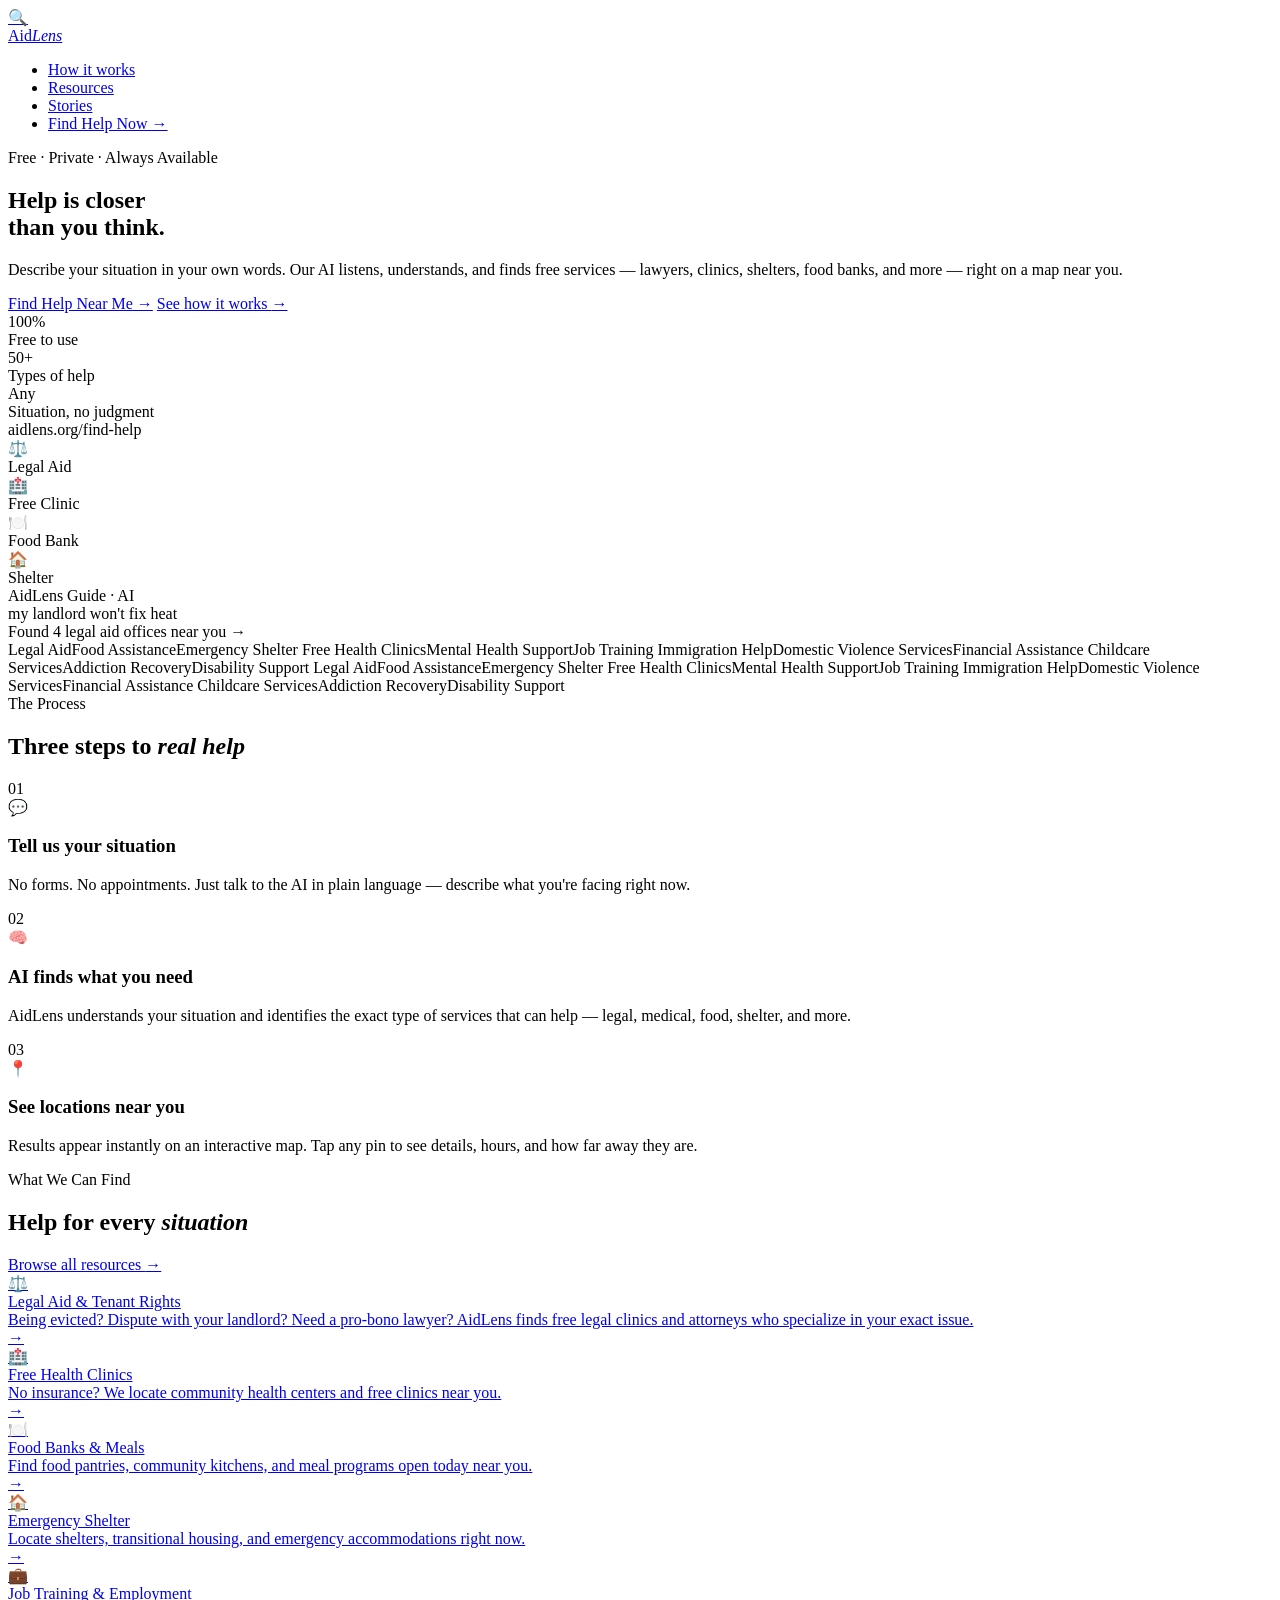
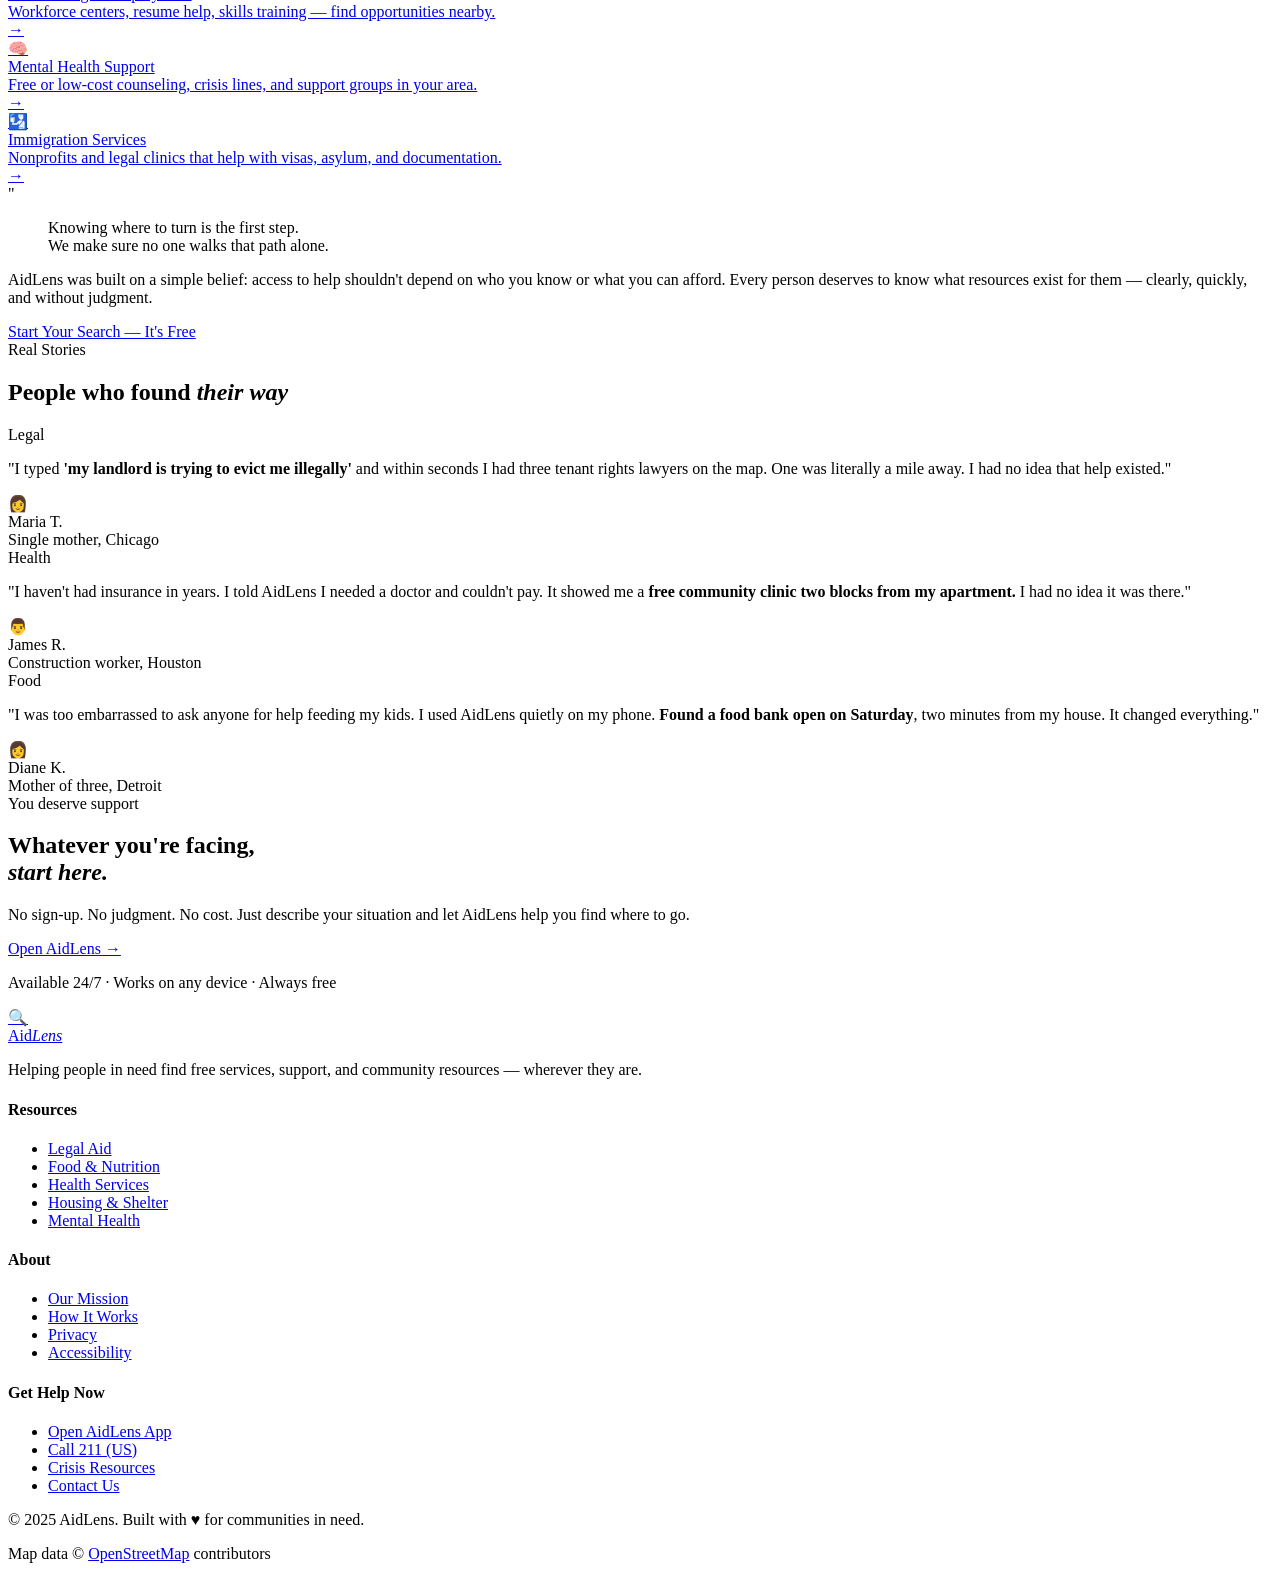
==== index.html @ 6cc78c02 "Rename home.html to index.html" ====
<!DOCTYPE html>
<html lang="en">
<head>
  <meta charset="UTF-8" />
  <meta name="viewport" content="width=device-width, initial-scale=1.0"/>
  <title>AidLens — Help Is Closer Than You Think</title>
  <link rel="preconnect" href="https://fonts.googleapis.com"/>
  <link rel="preconnect" href="https://fonts.gstatic.com" crossorigin/>
  <link href="https://fonts.googleapis.com/css2?family=Playfair+Display:ital,wght@0,700;0,900;1,700&family=Crimson+Pro:ital,wght@0,300;0,400;0,600;1,300;1,400&family=DM+Mono:wght@400;500&display=swap" rel="stylesheet"/>
  <link rel="stylesheet" href="styles.css"/>
</head>
<body>

  <!-- ── NAV ──────────────────────────────────────────────── -->
  <nav id="navbar">
    <a href="#" class="nav-logo">
      <div class="nav-logo-mark">🔍</div>
      <span class="nav-logo-text">Aid<em>Lens</em></span>
    </a>
    <ul class="nav-links">
      <li><a href="#how">How it works</a></li>
      <li><a href="#categories">Resources</a></li>
      <li><a href="#stories">Stories</a></li>
      <li><a href="app.html" class="nav-cta">Find Help Now →</a></li>
    </ul>
  </nav>

  <!-- ── HERO ─────────────────────────────────────────────── -->
  <section id="hero">
    <div class="hero-bg"></div>
    <div class="hero-circle hero-circle-1"></div>
    <div class="hero-circle hero-circle-2"></div>
    <div class="hero-circle hero-circle-3"></div>

    <div class="hero-left">
      <div class="hero-eyebrow">Free · Private · Always Available</div>
      <h1>
        Help is <span class="highlight">closer</span><br/>
        than you think.
      </h1>
      <p class="hero-desc">
        Describe your situation in your own words. Our AI listens, understands, and finds free services — lawyers, clinics, shelters, food banks, and more — right on a map near you.
      </p>
      <div class="hero-actions">
        <a href="app.html" class="btn-primary">Find Help Near Me →</a>
        <a href="#how" class="btn-secondary">See how it works <span class="arrow">→</span></a>
      </div>
      <div class="hero-stats">
        <div class="stat">
          <div class="stat-num">100%</div>
          <div class="stat-label">Free to use</div>
        </div>
        <div class="stat">
          <div class="stat-num">50+</div>
          <div class="stat-label">Types of help</div>
        </div>
        <div class="stat">
          <div class="stat-num">Any</div>
          <div class="stat-label">Situation, no judgment</div>
        </div>
      </div>
    </div>

    <div class="hero-right">
      <div class="map-mockup">
        <div class="map-mockup-bar">
          <div class="mock-dot mock-dot-r"></div>
          <div class="mock-dot mock-dot-y"></div>
          <div class="mock-dot mock-dot-g"></div>
          <div class="mock-url">aidlens.org/find-help</div>
        </div>
        <div class="map-mockup-body">
          <div class="mock-road mock-road-h mock-road-h1"></div>
          <div class="mock-road mock-road-h mock-road-h2"></div>
          <div class="mock-road mock-road-h mock-road-h3"></div>
          <div class="mock-road mock-road-v mock-road-v1"></div>
          <div class="mock-road mock-road-v mock-road-v2"></div>
          <div class="mock-road mock-road-v mock-road-v3"></div>
          <div class="mock-block b1"></div>
          <div class="mock-block b2"></div>
          <div class="mock-block b3"></div>
          <div class="mock-block b4"></div>
          <div class="mock-block b5"></div>
          <div class="mock-block b6"></div>
          <div class="mock-block b7"></div>
          <div class="mock-block b8"></div>
          <div class="mock-user-pin"><div class="mock-user-dot"></div></div>
          <div class="mock-pin mock-pin-1">
            <div class="mock-pin-head pin-green"><span>⚖️</span></div>
            <div class="mock-pin-label">Legal Aid</div>
          </div>
          <div class="mock-pin mock-pin-2">
            <div class="mock-pin-head pin-dark"><span>🏥</span></div>
            <div class="mock-pin-label">Free Clinic</div>
          </div>
          <div class="mock-pin mock-pin-3">
            <div class="mock-pin-head pin-mid"><span>🍽️</span></div>
            <div class="mock-pin-label">Food Bank</div>
          </div>
          <div class="mock-pin mock-pin-4">
            <div class="mock-pin-head pin-fern"><span>🏠</span></div>
            <div class="mock-pin-label">Shelter</div>
          </div>
          <div class="mock-chat">
            <div class="mock-chat-header">
              <div class="mock-chat-dot"></div>
              AidLens Guide · AI
            </div>
            <div class="mock-chat-body">
              <div class="mock-msg mock-msg-user">my landlord won't fix heat</div>
              <div class="mock-msg mock-msg-ai"><span>Found 4 legal aid offices</span> near you →</div>
            </div>
          </div>
        </div>
      </div>
    </div>
  </section>

  <!-- ── MARQUEE STRIP ─────────────────────────────────────── -->
  <div id="strip">
    <div class="marquee-track">
      <span>Legal Aid</span><span>Food Assistance</span><span>Emergency Shelter</span>
      <span>Free Health Clinics</span><span>Mental Health Support</span><span>Job Training</span>
      <span>Immigration Help</span><span>Domestic Violence Services</span><span>Financial Assistance</span>
      <span>Childcare Services</span><span>Addiction Recovery</span><span>Disability Support</span>
      <!-- duplicate for seamless loop -->
      <span>Legal Aid</span><span>Food Assistance</span><span>Emergency Shelter</span>
      <span>Free Health Clinics</span><span>Mental Health Support</span><span>Job Training</span>
      <span>Immigration Help</span><span>Domestic Violence Services</span><span>Financial Assistance</span>
      <span>Childcare Services</span><span>Addiction Recovery</span><span>Disability Support</span>
    </div>
  </div>

  <!-- ── HOW IT WORKS ──────────────────────────────────────── -->
  <section id="how">
    <div class="section-inner">
      <div class="how-header reveal">
        <div class="section-label">The Process</div>
        <h2>Three steps to <em>real help</em></h2>
      </div>
      <div class="steps reveal">
        <div class="step step-connector">
          <div class="step-num">01</div>
          <span class="step-icon">💬</span>
          <h3>Tell us your situation</h3>
          <p>No forms. No appointments. Just talk to the AI in plain language — describe what you're facing right now.</p>
        </div>
        <div class="step step-connector">
          <div class="step-num">02</div>
          <span class="step-icon">🧠</span>
          <h3>AI finds what you need</h3>
          <p>AidLens understands your situation and identifies the exact type of services that can help — legal, medical, food, shelter, and more.</p>
        </div>
        <div class="step">
          <div class="step-num">03</div>
          <span class="step-icon">📍</span>
          <h3>See locations near you</h3>
          <p>Results appear instantly on an interactive map. Tap any pin to see details, hours, and how far away they are.</p>
        </div>
      </div>
    </div>
  </section>

  <!-- ── CATEGORIES ────────────────────────────────────────── -->
  <section id="categories">
    <div class="section-inner">
      <div class="cat-header reveal">
        <div>
          <div class="section-label">What We Can Find</div>
          <h2>Help for every <em>situation</em></h2>
        </div>
        <a href="app.html" class="btn-secondary">Browse all resources <span class="arrow">→</span></a>
      </div>
      <div class="cat-grid">
        <a href="app.html" class="cat-card cat-card-large reveal">
          <span class="cat-emoji">⚖️</span>
          <div>
            <div class="cat-name">Legal Aid & Tenant Rights</div>
            <div class="cat-desc">Being evicted? Dispute with your landlord? Need a pro-bono lawyer? AidLens finds free legal clinics and attorneys who specialize in your exact issue.</div>
          </div>
          <div class="cat-arrow">→</div>
        </a>
        <a href="app.html" class="cat-card reveal reveal-delay-1">
          <span class="cat-emoji">🏥</span>
          <div class="cat-name">Free Health Clinics</div>
          <div class="cat-desc">No insurance? We locate community health centers and free clinics near you.</div>
          <div class="cat-arrow">→</div>
        </a>
        <a href="app.html" class="cat-card reveal reveal-delay-1">
          <span class="cat-emoji">🍽️</span>
          <div class="cat-name">Food Banks & Meals</div>
          <div class="cat-desc">Find food pantries, community kitchens, and meal programs open today near you.</div>
          <div class="cat-arrow">→</div>
        </a>
        <a href="app.html" class="cat-card reveal reveal-delay-2">
          <span class="cat-emoji">🏠</span>
          <div class="cat-name">Emergency Shelter</div>
          <div class="cat-desc">Locate shelters, transitional housing, and emergency accommodations right now.</div>
          <div class="cat-arrow">→</div>
        </a>
        <a href="app.html" class="cat-card reveal reveal-delay-2">
          <span class="cat-emoji">💼</span>
          <div class="cat-name">Job Training & Employment</div>
          <div class="cat-desc">Workforce centers, resume help, skills training — find opportunities nearby.</div>
          <div class="cat-arrow">→</div>
        </a>
        <a href="app.html" class="cat-card reveal reveal-delay-3">
          <span class="cat-emoji">🧠</span>
          <div class="cat-name">Mental Health Support</div>
          <div class="cat-desc">Free or low-cost counseling, crisis lines, and support groups in your area.</div>
          <div class="cat-arrow">→</div>
        </a>
        <a href="app.html" class="cat-card reveal reveal-delay-3">
          <span class="cat-emoji">🛂</span>
          <div class="cat-name">Immigration Services</div>
          <div class="cat-desc">Nonprofits and legal clinics that help with visas, asylum, and documentation.</div>
          <div class="cat-arrow">→</div>
        </a>
      </div>
    </div>
  </section>

  <!-- ── MISSION QUOTE ─────────────────────────────────────── -->
  <section id="mission">
    <div class="mission-bg"></div>
    <div class="mission-inner reveal">
      <span class="quote-mark">"</span>
      <blockquote>
        Knowing where to turn is the first step.<br/>
        We make sure <span>no one walks that path alone.</span>
      </blockquote>
      <p>
        AidLens was built on a simple belief: access to help shouldn't depend on who you know or what you can afford. Every person deserves to know what resources exist for them — clearly, quickly, and without judgment.
      </p>
      <a href="app.html" class="btn-primary">Start Your Search — It's Free</a>
    </div>
  </section>

  <!-- ── STORIES ───────────────────────────────────────────── -->
  <section id="stories">
    <div class="section-inner">
      <div class="stories-header reveal">
        <div class="section-label">Real Stories</div>
        <h2>People who found <em>their way</em></h2>
      </div>
      <div class="stories-grid">
        <div class="story-card reveal">
          <div class="story-tag">Legal</div>
          <p class="story-quote">
            "I typed <strong>'my landlord is trying to evict me illegally'</strong> and within seconds I had three tenant rights lawyers on the map. One was literally a mile away. I had no idea that help existed."
          </p>
          <div class="story-person">
            <div class="story-avatar avatar-green">👩</div>
            <div>
              <div class="story-name">Maria T.</div>
              <div class="story-detail">Single mother, Chicago</div>
            </div>
          </div>
        </div>
        <div class="story-card reveal reveal-delay-1">
          <div class="story-tag">Health</div>
          <p class="story-quote">
            "I haven't had insurance in years. I told AidLens I needed a doctor and couldn't pay. It showed me a <strong>free community clinic two blocks from my apartment.</strong> I had no idea it was there."
          </p>
          <div class="story-person">
            <div class="story-avatar avatar-deep">👨</div>
            <div>
              <div class="story-name">James R.</div>
              <div class="story-detail">Construction worker, Houston</div>
            </div>
          </div>
        </div>
        <div class="story-card reveal reveal-delay-2">
          <div class="story-tag">Food</div>
          <p class="story-quote">
            "I was too embarrassed to ask anyone for help feeding my kids. I used AidLens quietly on my phone. <strong>Found a food bank open on Saturday</strong>, two minutes from my house. It changed everything."
          </p>
          <div class="story-person">
            <div class="story-avatar avatar-fern">👩</div>
            <div>
              <div class="story-name">Diane K.</div>
              <div class="story-detail">Mother of three, Detroit</div>
            </div>
          </div>
        </div>
      </div>
    </div>
  </section>

  <!-- ── CTA ───────────────────────────────────────────────── -->
  <section id="cta">
    <div class="cta-bg"></div>
    <div class="cta-lines"></div>
    <div class="cta-inner reveal">
      <div class="section-label">You deserve support</div>
      <h2>Whatever you're facing,<br/><em>start here.</em></h2>
      <p>No sign-up. No judgment. No cost. Just describe your situation and let AidLens help you find where to go.</p>
      <div class="cta-actions">
        <a href="app.html" class="btn-primary btn-primary-lg">Open AidLens →</a>
      </div>
      <p class="cta-note">Available 24/7 · Works on any device · <span>Always free</span></p>
    </div>
  </section>

  <!-- ── FOOTER ────────────────────────────────────────────── -->
  <footer>
    <div class="footer-inner">
      <div class="footer-brand">
        <a href="#" class="nav-logo">
          <div class="nav-logo-mark">🔍</div>
          <span class="nav-logo-text">Aid<em>Lens</em></span>
        </a>
        <p>Helping people in need find free services, support, and community resources — wherever they are.</p>
      </div>
      <div class="footer-col">
        <h4>Resources</h4>
        <ul>
          <li><a href="app.html">Legal Aid</a></li>
          <li><a href="app.html">Food & Nutrition</a></li>
          <li><a href="app.html">Health Services</a></li>
          <li><a href="app.html">Housing & Shelter</a></li>
          <li><a href="app.html">Mental Health</a></li>
        </ul>
      </div>
      <div class="footer-col">
        <h4>About</h4>
        <ul>
          <li><a href="#">Our Mission</a></li>
          <li><a href="#how">How It Works</a></li>
          <li><a href="#">Privacy</a></li>
          <li><a href="#">Accessibility</a></li>
        </ul>
      </div>
      <div class="footer-col">
        <h4>Get Help Now</h4>
        <ul>
          <li><a href="app.html">Open AidLens App</a></li>
          <li><a href="#">Call 211 (US)</a></li>
          <li><a href="#">Crisis Resources</a></li>
          <li><a href="#">Contact Us</a></li>
        </ul>
      </div>
    </div>
    <div class="footer-bottom">
      <p>© 2025 AidLens. Built with <span class="heart">♥</span> for communities in need.</p>
      <p>Map data © <a href="https://www.openstreetmap.org/copyright" class="footer-osm-link">OpenStreetMap</a> contributors</p>
    </div>
  </footer>

  <script>
    const navbar = document.getElementById('navbar');
    window.addEventListener('scroll', () => {
      navbar.classList.toggle('scrolled', window.scrollY > 40);
    });

    const reveals = document.querySelectorAll('.reveal');
    const observer = new IntersectionObserver(entries => {
      entries.forEach(e => {
        if (e.isIntersecting) { e.target.classList.add('visible'); observer.unobserve(e.target); }
      });
    }, { threshold: 0.12 });
    reveals.forEach(el => observer.observe(el));
  </script>
</body>
</html>
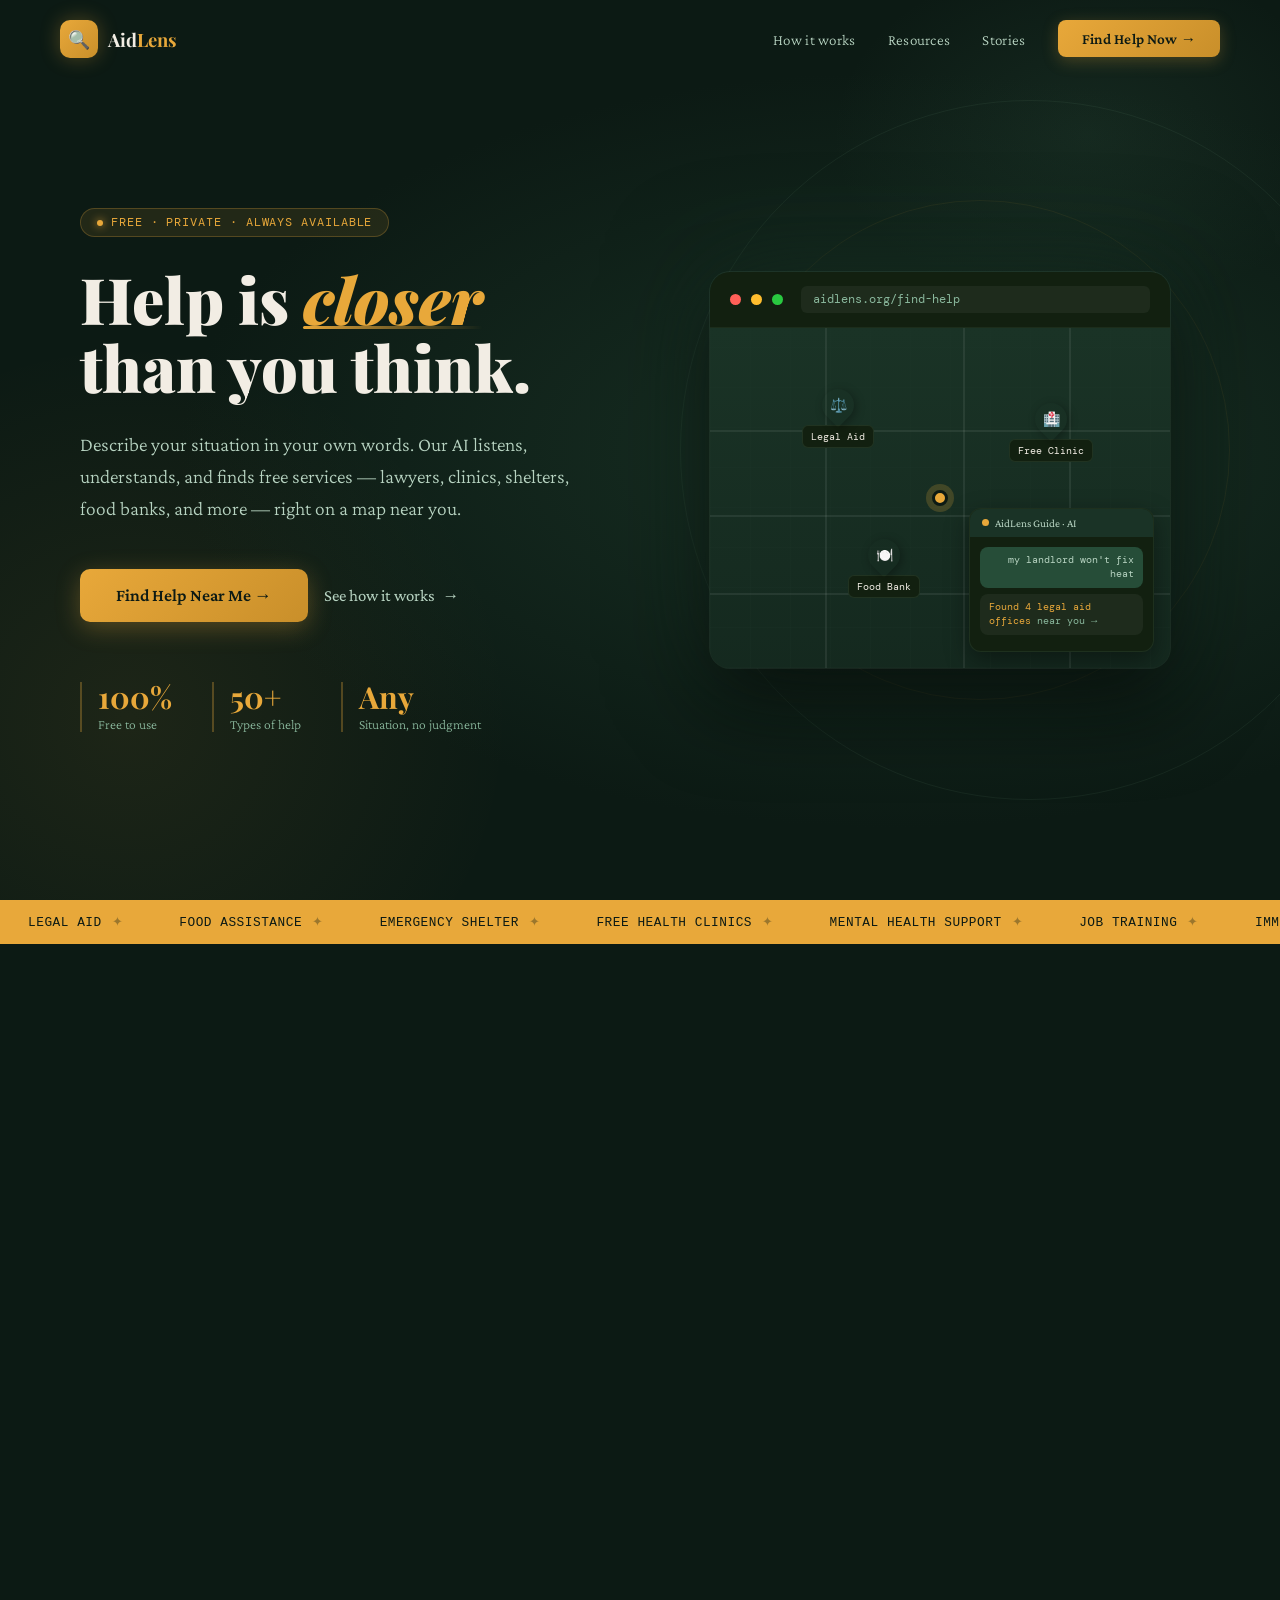
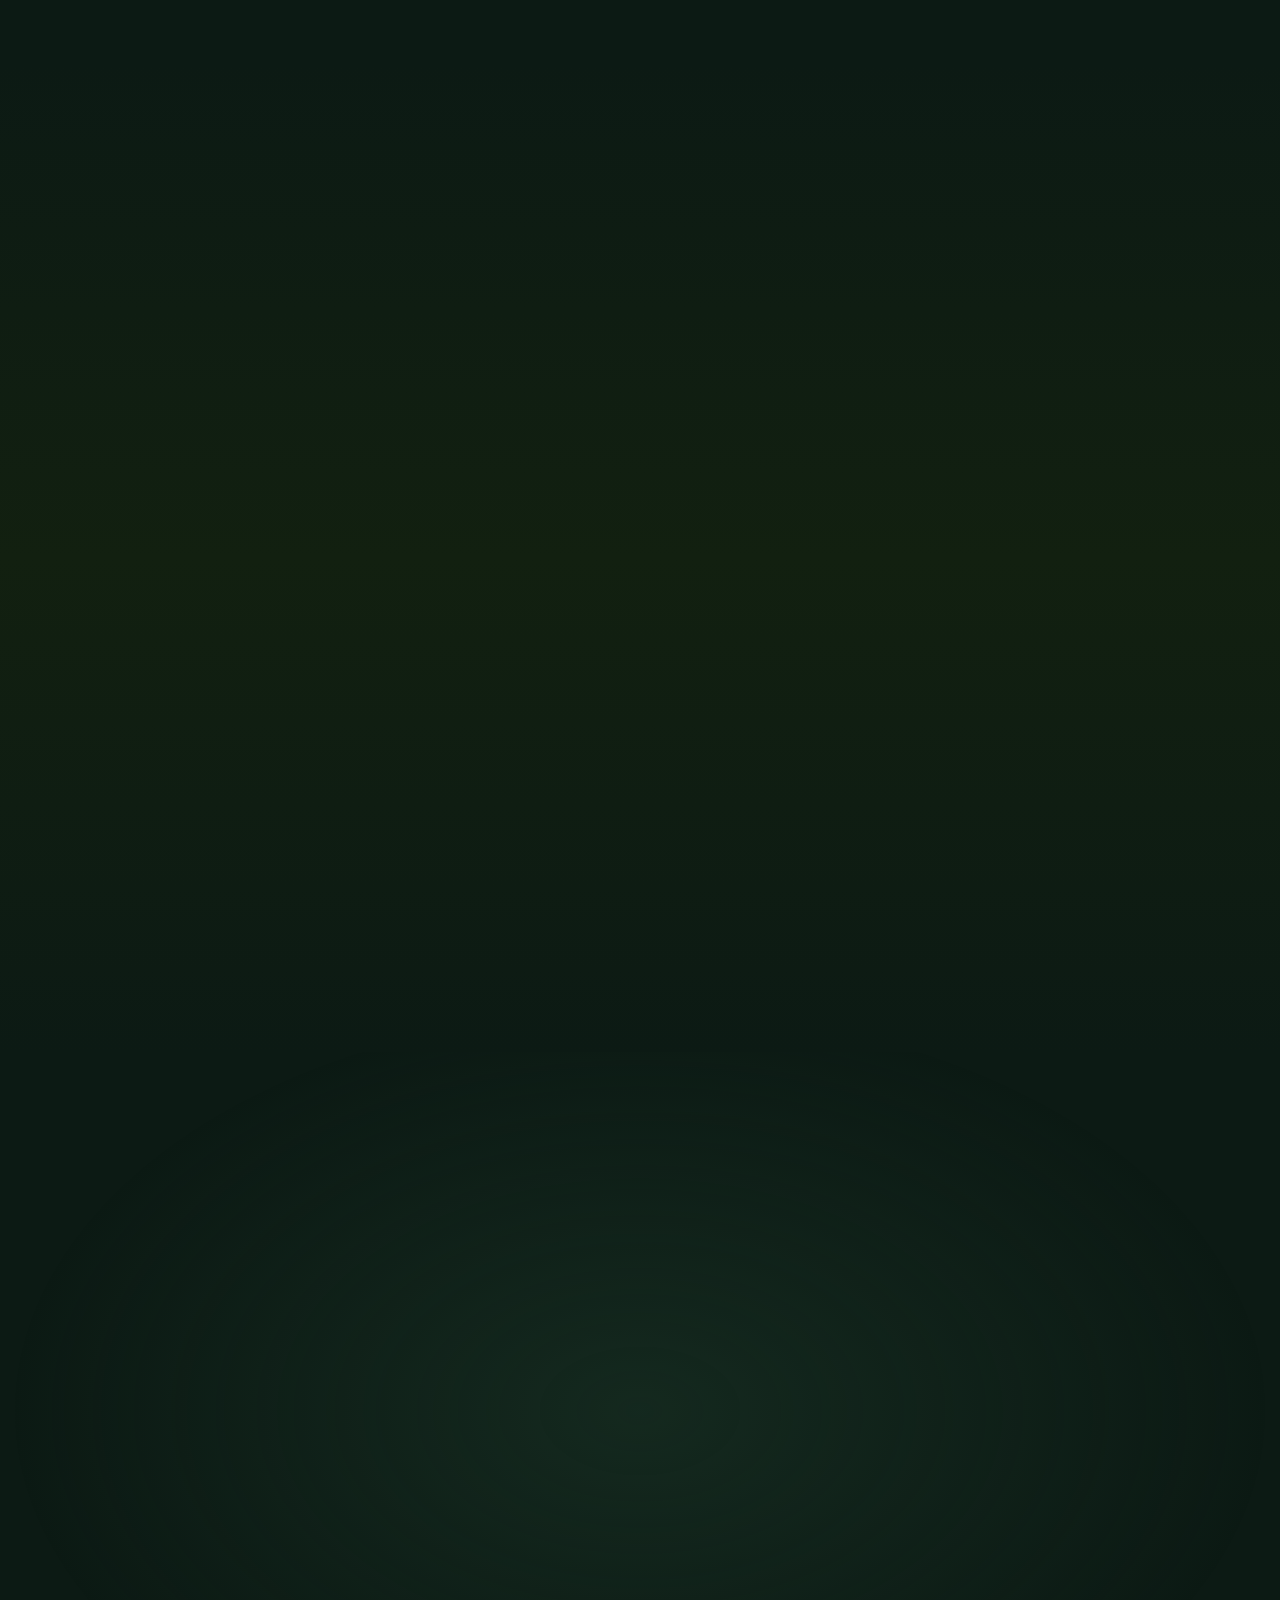
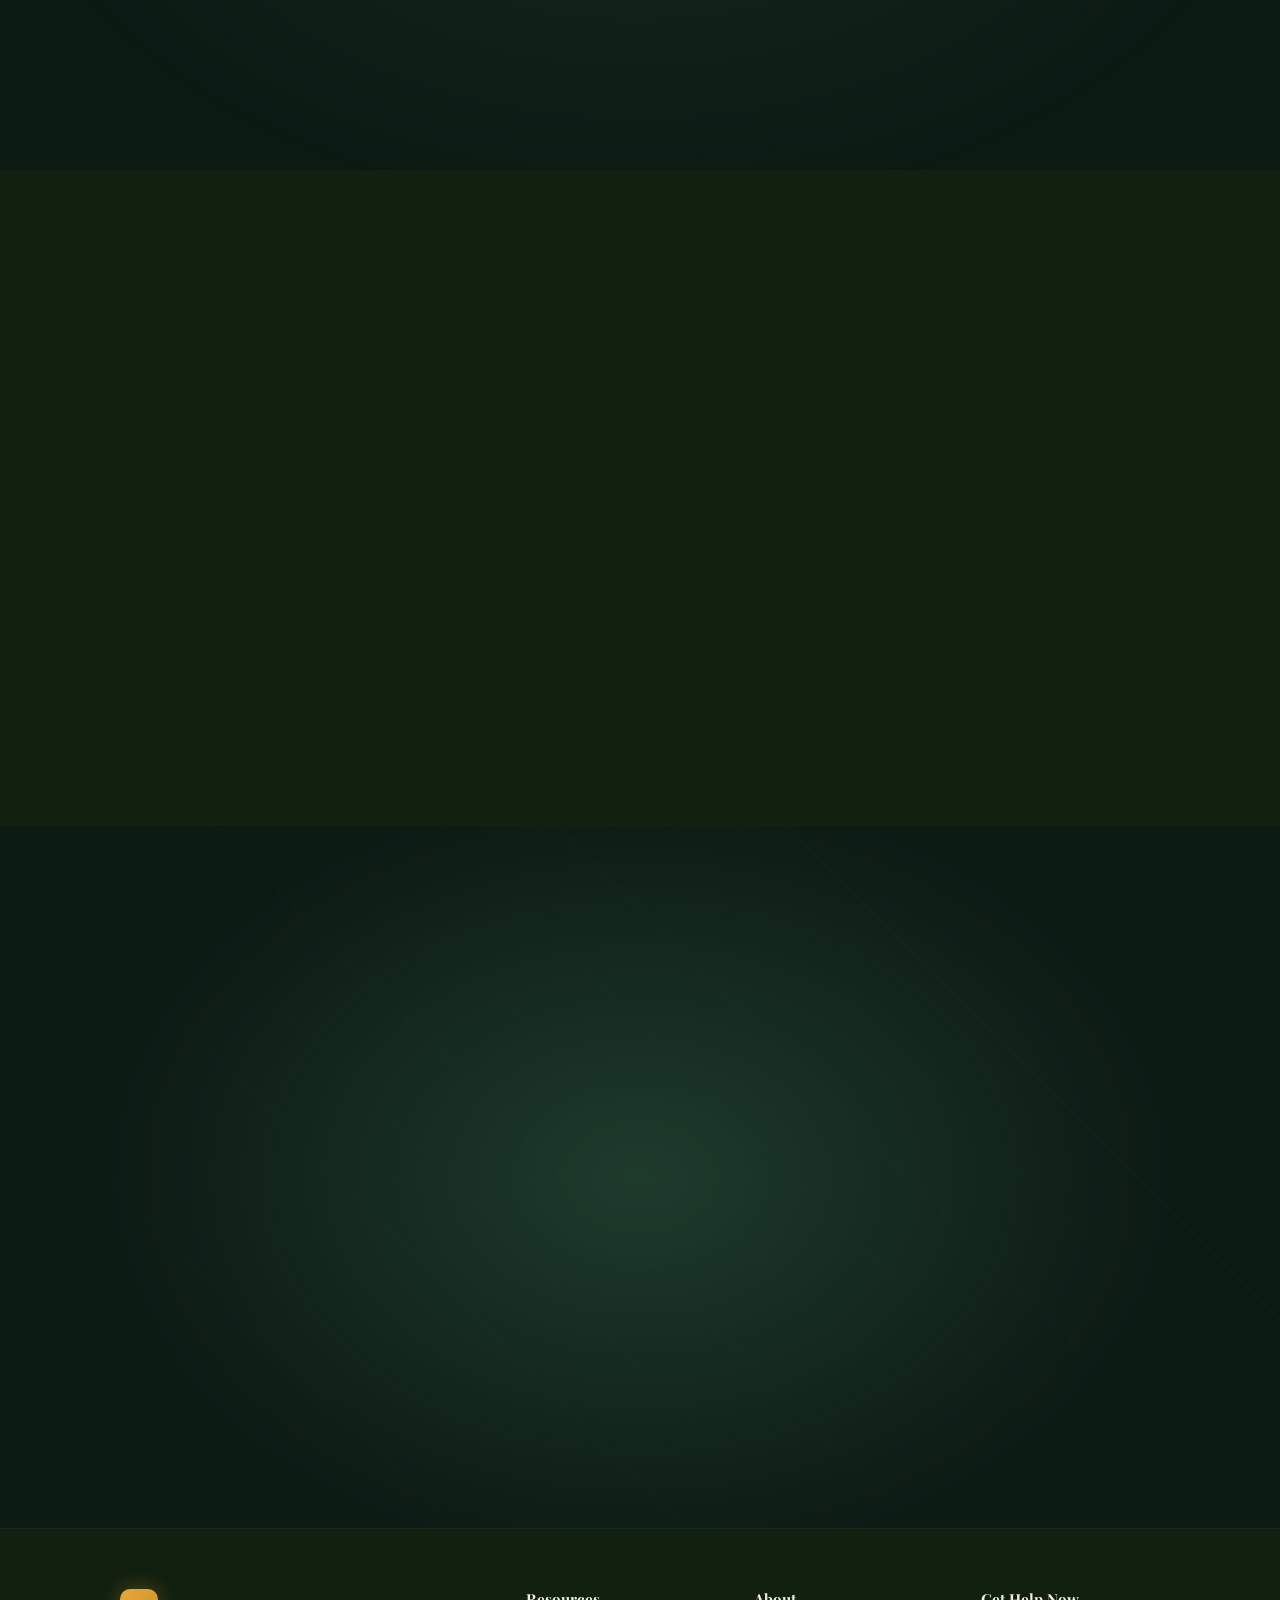
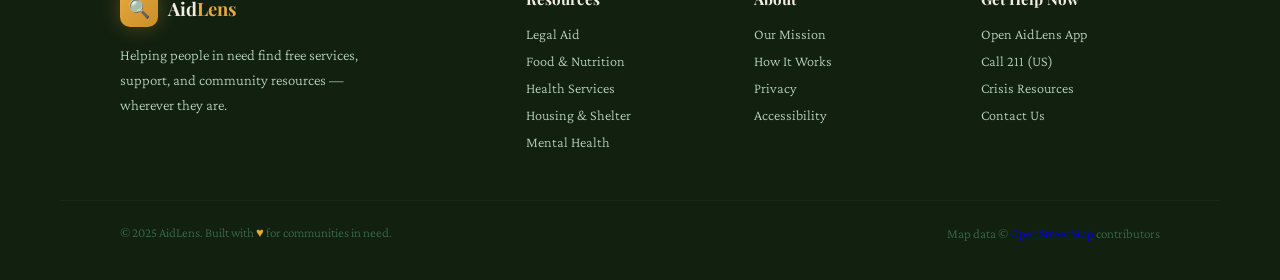
==== commit 2e281d8f: "Remove inline script and link web.js" ====
--- a/index.html
+++ b/index.html
@@ -347,19 +347,6 @@
     </div>
   </footer>
 
-  <script>
-    const navbar = document.getElementById('navbar');
-    window.addEventListener('scroll', () => {
-      navbar.classList.toggle('scrolled', window.scrollY > 40);
-    });
-
-    const reveals = document.querySelectorAll('.reveal');
-    const observer = new IntersectionObserver(entries => {
-      entries.forEach(e => {
-        if (e.isIntersecting) { e.target.classList.add('visible'); observer.unobserve(e.target); }
-      });
-    }, { threshold: 0.12 });
-    reveals.forEach(el => observer.observe(el));
-  </script>
+  <script src="web.js"></script>
 </body>
 </html>
--- a/styles.css
+++ b/styles.css
@@ -0,0 +1,1050 @@
+
+    :root {
+      --midnight: #0c1a14;
+      --deep:     #122010;
+      --forest:   #1a3326;
+      --pine:     #264d38;
+      --moss:     #3a6b50;
+      --fern:     #56906e;
+      --sage:     #8ab89d;
+      --mist:     #b8d4c2;
+      --cream:    #f2ede4;
+      --parchment:#e8e0d3;
+      --warm:     #f7f3ec;
+      --amber:    #e8a83a;
+      --gold:     #c98f2a;
+      --sun:      #f5c96a;
+      --ember:    #c45c2a;
+      --white:    #ffffff;
+    }
+
+    *, *::before, *::after { box-sizing: border-box; margin: 0; padding: 0; }
+
+    html { scroll-behavior: smooth; }
+
+    body {
+      font-family: 'Crimson Pro', serif;
+      background: var(--midnight);
+      color: var(--cream);
+      overflow-x: hidden;
+    }
+
+    /* ── NOISE TEXTURE OVERLAY ───────────────────────────── */
+    body::before {
+      content: '';
+      position: fixed; inset: 0;
+      background-image: url("data:image/svg+xml,%3Csvg viewBox='0 0 256 256' xmlns='http://www.w3.org/2000/svg'%3E%3Cfilter id='noise'%3E%3CfeTurbulence type='fractalNoise' baseFrequency='0.9' numOctaves='4' stitchTiles='stitch'/%3E%3C/filter%3E%3Crect width='100%25' height='100%25' filter='url(%23noise)' opacity='0.04'/%3E%3C/svg%3E");
+      pointer-events: none;
+      z-index: 0;
+      opacity: 0.35;
+    }
+
+    /* ── NAV ─────────────────────────────────────────────── */
+    nav {
+      position: fixed; top: 0; left: 0; right: 0;
+      z-index: 1000;
+      padding: 20px 60px;
+      display: flex;
+      align-items: center;
+      justify-content: space-between;
+      transition: background 0.4s, padding 0.4s;
+    }
+
+    nav.scrolled {
+      background: rgba(12,26,20,0.95);
+      backdrop-filter: blur(16px);
+      padding: 14px 60px;
+      border-bottom: 1px solid rgba(138,184,157,0.1);
+    }
+
+    .nav-logo {
+      display: flex; align-items: center; gap: 10px;
+      text-decoration: none;
+    }
+
+    .nav-logo-mark {
+      width: 38px; height: 38px;
+      background: linear-gradient(135deg, var(--amber), var(--gold));
+      border-radius: 10px;
+      display: flex; align-items: center; justify-content: center;
+      font-size: 18px;
+      box-shadow: 0 0 20px rgba(232,168,58,0.3);
+    }
+
+    .nav-logo-text {
+      font-family: 'Playfair Display', serif;
+      font-size: 1.15rem;
+      font-weight: 700;
+      color: var(--cream);
+    }
+
+    .nav-logo-text em {
+      color: var(--amber);
+      font-style: normal;
+    }
+
+    .nav-links {
+      display: flex; align-items: center; gap: 32px;
+      list-style: none;
+    }
+
+    .nav-links a {
+      color: var(--mist);
+      text-decoration: none;
+      font-size: 0.95rem;
+      font-weight: 300;
+      letter-spacing: 0.02em;
+      transition: color 0.2s;
+    }
+
+    .nav-links a:hover { color: var(--cream); }
+
+    .nav-cta {
+      background: linear-gradient(135deg, var(--amber), var(--gold));
+      color: var(--midnight) !important;
+      font-weight: 600 !important;
+      padding: 10px 24px;
+      border-radius: 8px;
+      letter-spacing: 0.01em !important;
+      transition: all 0.2s !important;
+      box-shadow: 0 4px 16px rgba(232,168,58,0.25);
+    }
+
+    .nav-cta:hover {
+      transform: translateY(-2px);
+      box-shadow: 0 8px 24px rgba(232,168,58,0.35) !important;
+    }
+
+    /* ── HERO ────────────────────────────────────────────── */
+    #hero {
+      min-height: 100vh;
+      display: grid;
+      grid-template-columns: 1fr 1fr;
+      position: relative;
+      overflow: hidden;
+    }
+
+    .hero-bg {
+      position: absolute; inset: 0;
+      background:
+        radial-gradient(ellipse 80% 60% at 70% 50%, rgba(26,51,38,0.9) 0%, transparent 70%),
+        radial-gradient(ellipse 50% 70% at 10% 80%, rgba(232,168,58,0.08) 0%, transparent 60%),
+        radial-gradient(ellipse 40% 40% at 85% 15%, rgba(86,144,110,0.12) 0%, transparent 50%),
+        var(--midnight);
+      z-index: 0;
+    }
+
+    /* Decorative circles */
+    .hero-circle {
+      position: absolute;
+      border-radius: 50%;
+      border: 1px solid rgba(138,184,157,0.08);
+    }
+
+    .hero-circle-1 {
+      width: 700px; height: 700px;
+      right: -100px; top: 50%;
+      transform: translateY(-50%);
+    }
+
+    .hero-circle-2 {
+      width: 500px; height: 500px;
+      right: 50px; top: 50%;
+      transform: translateY(-50%);
+      border-color: rgba(232,168,58,0.07);
+    }
+
+    .hero-circle-3 {
+      width: 320px; height: 320px;
+      right: 140px; top: 50%;
+      transform: translateY(-50%);
+      border-color: rgba(138,184,157,0.05);
+    }
+
+    .hero-left {
+      position: relative;
+      z-index: 2;
+      display: flex;
+      flex-direction: column;
+      justify-content: center;
+      padding: 120px 60px 80px 80px;
+    }
+
+    .hero-eyebrow {
+      display: inline-flex;
+      align-items: center;
+      gap: 8px;
+      background: rgba(232,168,58,0.1);
+      border: 1px solid rgba(232,168,58,0.25);
+      border-radius: 20px;
+      padding: 6px 16px;
+      font-family: 'DM Mono', monospace;
+      font-size: 0.72rem;
+      color: var(--amber);
+      letter-spacing: 0.08em;
+      text-transform: uppercase;
+      margin-bottom: 28px;
+      width: fit-content;
+      animation: fadeUp 0.7s ease both;
+    }
+
+    .hero-eyebrow::before {
+      content: '';
+      width: 6px; height: 6px;
+      background: var(--amber);
+      border-radius: 50%;
+      box-shadow: 0 0 8px var(--amber);
+      animation: pulse 2s infinite;
+    }
+
+    @keyframes pulse {
+      0%,100% { opacity: 1; }
+      50% { opacity: 0.3; }
+    }
+
+    h1 {
+      font-family: 'Playfair Display', serif;
+      font-size: clamp(2.8rem, 5vw, 4.6rem);
+      font-weight: 900;
+      line-height: 1.06;
+      color: var(--cream);
+      margin-bottom: 28px;
+      animation: fadeUp 0.7s 0.1s ease both;
+    }
+
+    h1 .highlight {
+      color: var(--amber);
+      font-style: italic;
+      position: relative;
+      display: inline-block;
+    }
+
+    h1 .highlight::after {
+      content: '';
+      position: absolute;
+      bottom: 4px; left: 0; right: 0;
+      height: 3px;
+      background: linear-gradient(90deg, var(--amber), transparent);
+      border-radius: 2px;
+    }
+
+    .hero-desc {
+      font-size: 1.22rem;
+      font-weight: 300;
+      line-height: 1.65;
+      color: var(--mist);
+      max-width: 500px;
+      margin-bottom: 44px;
+      animation: fadeUp 0.7s 0.2s ease both;
+    }
+
+    .hero-actions {
+      display: flex;
+      align-items: center;
+      gap: 16px;
+      animation: fadeUp 0.7s 0.3s ease both;
+    }
+
+    .btn-primary {
+      background: linear-gradient(135deg, var(--amber), var(--gold));
+      color: var(--midnight);
+      font-family: 'Crimson Pro', serif;
+      font-size: 1.1rem;
+      font-weight: 600;
+      padding: 16px 36px;
+      border-radius: 10px;
+      text-decoration: none;
+      border: none;
+      cursor: pointer;
+      transition: all 0.25s;
+      box-shadow: 0 6px 24px rgba(232,168,58,0.3);
+      display: inline-flex;
+      align-items: center;
+      gap: 8px;
+    }
+
+    .btn-primary:hover {
+      transform: translateY(-3px);
+      box-shadow: 0 12px 36px rgba(232,168,58,0.4);
+    }
+
+    .btn-secondary {
+      color: var(--mist);
+      font-family: 'Crimson Pro', serif;
+      font-size: 1.05rem;
+      font-weight: 400;
+      text-decoration: none;
+      display: inline-flex;
+      align-items: center;
+      gap: 8px;
+      transition: color 0.2s;
+    }
+
+    .btn-secondary:hover { color: var(--cream); }
+
+    .btn-secondary .arrow {
+      transition: transform 0.2s;
+    }
+
+    .btn-secondary:hover .arrow { transform: translateX(4px); }
+
+    .hero-stats {
+      margin-top: 60px;
+      display: flex;
+      gap: 40px;
+      animation: fadeUp 0.7s 0.4s ease both;
+    }
+
+    .stat {
+      border-left: 2px solid rgba(232,168,58,0.3);
+      padding-left: 16px;
+    }
+
+    .stat-num {
+      font-family: 'Playfair Display', serif;
+      font-size: 1.9rem;
+      font-weight: 700;
+      color: var(--amber);
+      line-height: 1;
+    }
+
+    .stat-label {
+      font-size: 0.85rem;
+      color: var(--sage);
+      margin-top: 4px;
+      font-weight: 300;
+    }
+
+    /* Hero right — map preview mockup */
+    .hero-right {
+      position: relative;
+      z-index: 2;
+      display: flex;
+      align-items: center;
+      justify-content: center;
+      padding: 120px 60px 80px 20px;
+      animation: fadeUp 0.9s 0.2s ease both;
+    }
+
+    .map-mockup {
+      width: 100%;
+      max-width: 460px;
+      background: var(--forest);
+      border-radius: 20px;
+      overflow: hidden;
+      box-shadow:
+        0 0 0 1px rgba(138,184,157,0.1),
+        0 40px 80px rgba(0,0,0,0.5),
+        0 0 100px rgba(26,51,38,0.5);
+      position: relative;
+    }
+
+    .map-mockup-bar {
+      background: var(--deep);
+      padding: 14px 20px;
+      display: flex;
+      align-items: center;
+      gap: 10px;
+      border-bottom: 1px solid rgba(138,184,157,0.08);
+    }
+
+    .mock-dot {
+      width: 11px; height: 11px;
+      border-radius: 50%;
+    }
+
+    .mock-dot-r { background: #ff6058; }
+    .mock-dot-y { background: #ffbd2e; }
+    .mock-dot-g { background: #29c940; }
+
+    .mock-url {
+      flex: 1;
+      background: rgba(255,255,255,0.05);
+      border-radius: 6px;
+      padding: 6px 12px;
+      font-family: 'DM Mono', monospace;
+      font-size: 0.72rem;
+      color: var(--sage);
+      margin-left: 8px;
+    }
+
+    .map-mockup-body {
+      position: relative;
+      height: 340px;
+      background:
+        linear-gradient(180deg, rgba(26,51,38,0.8) 0%, rgba(12,26,20,0.4) 100%),
+        repeating-linear-gradient(0deg, rgba(138,184,157,0.03) 0px, rgba(138,184,157,0.03) 1px, transparent 1px, transparent 40px),
+        repeating-linear-gradient(90deg, rgba(138,184,157,0.03) 0px, rgba(138,184,157,0.03) 1px, transparent 1px, transparent 40px);
+      overflow: hidden;
+    }
+
+    /* Fake roads */
+    .mock-road {
+      position: absolute;
+      background: rgba(255,255,255,0.07);
+    }
+
+    .mock-road-h { height: 2px; left: 0; right: 0; }
+    .mock-road-v { width: 2px; top: 0; bottom: 0; }
+    .mock-road-h1 { top: 30%; }
+    .mock-road-h2 { top: 55%; }
+    .mock-road-h3 { top: 78%; }
+    .mock-road-v1 { left: 25%; }
+    .mock-road-v2 { left: 55%; }
+    .mock-road-v3 { left: 78%; }
+
+    /* Fake blocks */
+    .mock-block {
+      position: absolute;
+      background: rgba(58,107,80,0.25);
+      border-radius: 3px;
+    }
+
+    /* User pin */
+    .mock-user-pin {
+      position: absolute;
+      left: 50%; top: 50%;
+      transform: translate(-50%, -50%);
+    }
+
+    .mock-user-dot {
+      width: 16px; height: 16px;
+      background: var(--amber);
+      border-radius: 50%;
+      border: 3px solid var(--midnight);
+      box-shadow: 0 0 0 6px rgba(232,168,58,0.2);
+      animation: pulseRing 2s infinite;
+    }
+
+    @keyframes pulseRing {
+      0%,100% { box-shadow: 0 0 0 6px rgba(232,168,58,0.2); }
+      50%      { box-shadow: 0 0 0 14px rgba(232,168,58,0.05); }
+    }
+
+    /* Result pins */
+    .mock-pin {
+      position: absolute;
+      display: flex;
+      flex-direction: column;
+      align-items: center;
+      animation: pinDrop 0.5s ease both;
+    }
+
+    @keyframes pinDrop {
+      from { transform: translateY(-20px); opacity: 0; }
+      to   { transform: translateY(0); opacity: 1; }
+    }
+
+    .mock-pin-head {
+      width: 32px; height: 32px;
+      border-radius: 50% 50% 50% 0;
+      display: flex; align-items: center; justify-content: center;
+      font-size: 14px;
+      transform: rotate(-45deg);
+      box-shadow: 0 3px 10px rgba(0,0,0,0.3);
+    }
+
+    .mock-pin-head span { transform: rotate(45deg); display: block; }
+
+    .mock-pin-label {
+      background: var(--deep);
+      border-radius: 6px;
+      padding: 4px 8px;
+      font-size: 0.65rem;
+      color: var(--cream);
+      white-space: nowrap;
+      margin-top: 4px;
+      font-family: 'DM Mono', monospace;
+      border: 1px solid rgba(138,184,157,0.12);
+    }
+
+    .mock-pin-1 { left: 20%; top: 18%; animation-delay: 0.4s; }
+    .mock-pin-2 { left: 65%; top: 22%; animation-delay: 0.55s; }
+    .mock-pin-3 { left: 30%; top: 62%; animation-delay: 0.7s; }
+    .mock-pin-4 { left: 70%; top: 58%; animation-delay: 0.85s; }
+
+    /* Chat overlay */
+    .mock-chat {
+      position: absolute;
+      right: 16px; bottom: 16px;
+      width: 185px;
+      background: var(--deep);
+      border-radius: 12px;
+      overflow: hidden;
+      border: 1px solid rgba(138,184,157,0.1);
+      box-shadow: 0 8px 24px rgba(0,0,0,0.4);
+    }
+
+    .mock-chat-header {
+      background: var(--forest);
+      padding: 8px 12px;
+      font-size: 0.7rem;
+      color: var(--mist);
+      display: flex;
+      align-items: center;
+      gap: 6px;
+    }
+
+    .mock-chat-dot {
+      width: 7px; height: 7px;
+      background: var(--amber);
+      border-radius: 50%;
+    }
+
+    .mock-chat-body { padding: 10px; }
+
+    .mock-msg {
+      border-radius: 8px;
+      padding: 6px 9px;
+      font-size: 0.65rem;
+      line-height: 1.4;
+      margin-bottom: 6px;
+      font-family: 'DM Mono', monospace;
+    }
+
+    .mock-msg-user {
+      background: var(--pine);
+      color: var(--mist);
+      text-align: right;
+    }
+
+    .mock-msg-ai {
+      background: rgba(255,255,255,0.05);
+      color: var(--sage);
+    }
+
+    .mock-msg-ai span {
+      color: var(--amber);
+    }
+
+    @keyframes fadeUp {
+      from { opacity: 0; transform: translateY(24px); }
+      to   { opacity: 1; transform: translateY(0); }
+    }
+
+    /* ── SECTION SHARED ──────────────────────────────────── */
+    section { position: relative; z-index: 1; }
+
+    .section-inner {
+      max-width: 1160px;
+      margin: 0 auto;
+      padding: 0 60px;
+    }
+
+    .section-label {
+      font-family: 'DM Mono', monospace;
+      font-size: 0.72rem;
+      color: var(--amber);
+      letter-spacing: 0.1em;
+      text-transform: uppercase;
+      margin-bottom: 14px;
+    }
+
+    h2 {
+      font-family: 'Playfair Display', serif;
+      font-size: clamp(2rem, 3.5vw, 3rem);
+      font-weight: 700;
+      line-height: 1.15;
+      color: var(--cream);
+      margin-bottom: 16px;
+    }
+
+    h2 em {
+      font-style: italic;
+      color: var(--amber);
+    }
+
+    /* ── MARQUEE STRIP ───────────────────────────────────── */
+    #strip {
+      background: var(--amber);
+      padding: 14px 0;
+      overflow: hidden;
+    }
+
+    .marquee-track {
+      display: flex;
+      gap: 0;
+      animation: marquee 28s linear infinite;
+      white-space: nowrap;
+    }
+
+    .marquee-track span {
+      padding: 0 28px;
+      font-family: 'DM Mono', monospace;
+      font-size: 0.8rem;
+      font-weight: 500;
+      color: var(--midnight);
+      letter-spacing: 0.04em;
+      text-transform: uppercase;
+      display: inline-flex;
+      align-items: center;
+      gap: 10px;
+    }
+
+    .marquee-track span::after {
+      content: '✦';
+      color: rgba(12,26,20,0.35);
+    }
+
+    @keyframes marquee {
+      from { transform: translateX(0); }
+      to   { transform: translateX(-50%); }
+    }
+
+    /* ── HOW IT WORKS ────────────────────────────────────── */
+    #how {
+      padding: 120px 0;
+    }
+
+    .how-header {
+      text-align: center;
+      margin-bottom: 80px;
+    }
+
+    .steps {
+      display: grid;
+      grid-template-columns: repeat(3, 1fr);
+      gap: 3px;
+      background: rgba(138,184,157,0.06);
+      border-radius: 20px;
+      overflow: hidden;
+      border: 1px solid rgba(138,184,157,0.08);
+    }
+
+    .step {
+      padding: 52px 44px;
+      background: var(--midnight);
+      position: relative;
+      transition: background 0.3s;
+    }
+
+    .step:hover { background: var(--deep); }
+
+    .step-num {
+      font-family: 'Playfair Display', serif;
+      font-size: 5rem;
+      font-weight: 900;
+      color: rgba(232,168,58,0.08);
+      line-height: 1;
+      position: absolute;
+      top: 28px; right: 36px;
+      user-select: none;
+      transition: color 0.3s;
+    }
+
+    .step:hover .step-num { color: rgba(232,168,58,0.15); }
+
+    .step-icon {
+      font-size: 2.2rem;
+      margin-bottom: 24px;
+      display: block;
+    }
+
+    .step h3 {
+      font-family: 'Playfair Display', serif;
+      font-size: 1.35rem;
+      color: var(--cream);
+      margin-bottom: 12px;
+    }
+
+    .step p {
+      font-size: 1.02rem;
+      color: var(--sage);
+      line-height: 1.65;
+      font-weight: 300;
+    }
+
+    .step-connector {
+      position: relative;
+    }
+
+    .step-connector::after {
+      content: '→';
+      position: absolute;
+      top: 50%; right: -20px;
+      transform: translateY(-50%);
+      font-size: 1.2rem;
+      color: var(--amber);
+      opacity: 0.4;
+      z-index: 2;
+    }
+
+    /* ── CATEGORIES ──────────────────────────────────────── */
+    #categories {
+      padding: 100px 0;
+      background: linear-gradient(180deg, var(--midnight) 0%, var(--deep) 50%, var(--midnight) 100%);
+    }
+
+    .cat-header {
+      display: flex;
+      align-items: flex-end;
+      justify-content: space-between;
+      margin-bottom: 56px;
+    }
+
+    .cat-grid {
+      display: grid;
+      grid-template-columns: repeat(3, 1fr);
+      gap: 16px;
+    }
+
+    .cat-card {
+      background: var(--forest);
+      border-radius: 16px;
+      padding: 32px 28px;
+      cursor: pointer;
+      transition: all 0.3s;
+      border: 1px solid rgba(138,184,157,0.08);
+      position: relative;
+      overflow: hidden;
+      text-decoration: none;
+      display: block;
+    }
+
+    .cat-card::before {
+      content: '';
+      position: absolute;
+      inset: 0;
+      background: linear-gradient(135deg, transparent 60%, rgba(232,168,58,0.06));
+      opacity: 0;
+      transition: opacity 0.3s;
+    }
+
+    .cat-card:hover {
+      transform: translateY(-4px);
+      border-color: rgba(232,168,58,0.25);
+      box-shadow: 0 16px 48px rgba(0,0,0,0.3), 0 0 0 1px rgba(232,168,58,0.1);
+    }
+
+    .cat-card:hover::before { opacity: 1; }
+
+    .cat-emoji {
+      font-size: 2rem;
+      margin-bottom: 16px;
+      display: block;
+    }
+
+    .cat-name {
+      font-family: 'Playfair Display', serif;
+      font-size: 1.2rem;
+      color: var(--cream);
+      margin-bottom: 8px;
+    }
+
+    .cat-desc {
+      font-size: 0.95rem;
+      color: var(--sage);
+      line-height: 1.55;
+      font-weight: 300;
+    }
+
+    .cat-arrow {
+      position: absolute;
+      bottom: 24px; right: 24px;
+      width: 32px; height: 32px;
+      border-radius: 50%;
+      background: rgba(232,168,58,0.1);
+      display: flex; align-items: center; justify-content: center;
+      font-size: 0.9rem;
+      color: var(--amber);
+      transition: all 0.2s;
+    }
+
+    .cat-card:hover .cat-arrow {
+      background: var(--amber);
+      color: var(--midnight);
+      transform: rotate(45deg);
+    }
+
+    /* Large card */
+    .cat-card-large {
+      grid-column: span 2;
+      display: flex;
+      align-items: center;
+      gap: 32px;
+      padding: 40px 40px;
+    }
+
+    .cat-card-large .cat-emoji { font-size: 3rem; margin: 0; flex-shrink: 0; }
+
+    .cat-card-large .cat-name { font-size: 1.5rem; }
+
+    /* ── QUOTE / MISSION ─────────────────────────────────── */
+    #mission {
+      padding: 120px 0;
+      position: relative;
+      overflow: hidden;
+    }
+
+    .mission-bg {
+      position: absolute; inset: 0;
+      background: radial-gradient(ellipse 70% 80% at 50% 50%, rgba(26,51,38,0.6) 0%, transparent 70%);
+    }
+
+    .mission-inner {
+      position: relative;
+      z-index: 1;
+      text-align: center;
+      max-width: 860px;
+      margin: 0 auto;
+      padding: 0 60px;
+    }
+
+    .mission-inner .quote-mark {
+      font-family: 'Playfair Display', serif;
+      font-size: 8rem;
+      line-height: 0.6;
+      color: var(--amber);
+      opacity: 0.2;
+      display: block;
+      margin-bottom: 24px;
+    }
+
+    .mission-inner blockquote {
+      font-family: 'Playfair Display', serif;
+      font-size: clamp(1.6rem, 3vw, 2.4rem);
+      font-weight: 700;
+      font-style: italic;
+      color: var(--cream);
+      line-height: 1.35;
+      margin-bottom: 32px;
+    }
+
+    .mission-inner blockquote span { color: var(--amber); }
+
+    .mission-inner p {
+      font-size: 1.15rem;
+      color: var(--sage);
+      line-height: 1.7;
+      font-weight: 300;
+      max-width: 640px;
+      margin: 0 auto 44px;
+    }
+
+    /* ── TESTIMONIALS ────────────────────────────────────── */
+    #stories {
+      padding: 100px 0;
+      background: var(--deep);
+    }
+
+    .stories-header {
+      text-align: center;
+      margin-bottom: 64px;
+    }
+
+    .stories-grid {
+      display: grid;
+      grid-template-columns: repeat(3, 1fr);
+      gap: 20px;
+    }
+
+    .story-card {
+      background: var(--forest);
+      border-radius: 16px;
+      padding: 36px 32px;
+      border: 1px solid rgba(138,184,157,0.06);
+      position: relative;
+      transition: transform 0.3s;
+    }
+
+    .story-card:hover { transform: translateY(-4px); }
+
+    .story-quote {
+      font-size: 1.05rem;
+      color: var(--mist);
+      line-height: 1.7;
+      font-style: italic;
+      font-weight: 300;
+      margin-bottom: 24px;
+    }
+
+    .story-quote strong { color: var(--amber); font-style: normal; }
+
+    .story-person {
+      display: flex;
+      align-items: center;
+      gap: 12px;
+    }
+
+    .story-avatar {
+      width: 42px; height: 42px;
+      border-radius: 50%;
+      display: flex; align-items: center; justify-content: center;
+      font-size: 20px;
+      flex-shrink: 0;
+    }
+
+    .story-name {
+      font-size: 0.9rem;
+      font-weight: 600;
+      color: var(--cream);
+    }
+
+    .story-detail {
+      font-size: 0.8rem;
+      color: var(--mist);
+      font-weight: 300;
+      margin-top: 2px;
+    }
+
+    .story-tag {
+      position: absolute;
+      top: 24px; right: 24px;
+      background: rgba(232,168,58,0.1);
+      border: 1px solid rgba(232,168,58,0.2);
+      border-radius: 20px;
+      padding: 4px 12px;
+      font-size: 0.72rem;
+      color: var(--amber);
+      font-family: 'DM Mono', monospace;
+    }
+
+    /* ── CTA ─────────────────────────────────────────────── */
+    #cta {
+      padding: 140px 0;
+      position: relative;
+      overflow: hidden;
+    }
+
+    .cta-bg {
+      position: absolute; inset: 0;
+      background:
+        radial-gradient(ellipse 60% 80% at 50% 50%, rgba(58,107,80,0.4) 0%, transparent 70%),
+        var(--midnight);
+    }
+
+    /* Decorative lines */
+    .cta-lines {
+      position: absolute; inset: 0;
+      background:
+        repeating-linear-gradient(
+          45deg,
+          transparent,
+          transparent 80px,
+          rgba(138,184,157,0.02) 80px,
+          rgba(138,184,157,0.02) 81px
+        );
+    }
+
+    .cta-inner {
+      position: relative;
+      z-index: 1;
+      text-align: center;
+      max-width: 700px;
+      margin: 0 auto;
+      padding: 0 60px;
+    }
+
+    .cta-inner h2 {
+      margin-bottom: 20px;
+    }
+
+    .cta-inner p {
+      font-size: 1.18rem;
+      color: var(--sage);
+      line-height: 1.65;
+      font-weight: 300;
+      margin-bottom: 48px;
+    }
+
+    .cta-actions {
+      display: flex;
+      align-items: center;
+      justify-content: center;
+      gap: 20px;
+      flex-wrap: wrap;
+    }
+
+    .cta-note {
+      margin-top: 28px;
+      font-size: 0.88rem;
+      color: var(--mist);
+      font-weight: 300;
+    }
+
+    .cta-note span { color: var(--amber); }
+
+    /* ── FOOTER ──────────────────────────────────────────── */
+    footer {
+      background: var(--deep);
+      border-top: 1px solid rgba(138,184,157,0.06);
+      padding: 60px 0 40px;
+    }
+
+    .footer-inner {
+      max-width: 1160px;
+      margin: 0 auto;
+      padding: 0 60px;
+      display: grid;
+      grid-template-columns: 2fr 1fr 1fr 1fr;
+      gap: 48px;
+    }
+
+    .footer-brand .nav-logo { margin-bottom: 16px; display: inline-flex; }
+
+    .footer-brand p {
+      font-size: 0.93rem;
+      color: var(--mist);
+      line-height: 1.65;
+      font-weight: 300;
+      max-width: 280px;
+    }
+
+    .footer-col h4 {
+      font-family: 'Playfair Display', serif;
+      font-size: 0.95rem;
+      color: var(--cream);
+      margin-bottom: 16px;
+    }
+
+    .footer-col ul { list-style: none; }
+
+    .footer-col li {
+      margin-bottom: 10px;
+    }
+
+    .footer-col a {
+      color: var(--mist);
+      text-decoration: none;
+      font-size: 0.9rem;
+      font-weight: 300;
+      transition: color 0.2s;
+    }
+
+    .footer-col a:hover { color: var(--amber); }
+
+    .footer-bottom {
+      max-width: 1160px;
+      margin: 40px auto 0;
+      padding: 24px 60px 0;
+      border-top: 1px solid rgba(138,184,157,0.06);
+      display: flex;
+      align-items: center;
+      justify-content: space-between;
+    }
+
+    .footer-bottom p {
+      font-size: 0.82rem;
+      color: var(--moss);
+      font-weight: 300;
+    }
+
+    .footer-bottom .heart {
+      color: var(--amber);
+    }
+
+    /* ── SCROLL REVEAL ───────────────────────────────────── */
+    .reveal {
+      opacity: 0;
+      transform: translateY(30px);
+      transition: opacity 0.7s ease, transform 0.7s ease;
+    }
+
+    .reveal.visible {
+      opacity: 1;
+      transform: none;
+    }
+
+    .reveal-delay-1 { transition-delay: 0.1s; }
+    .reveal-delay-2 { transition-delay: 0.2s; }
+    .reveal-delay-3 { transition-delay: 0.3s; }
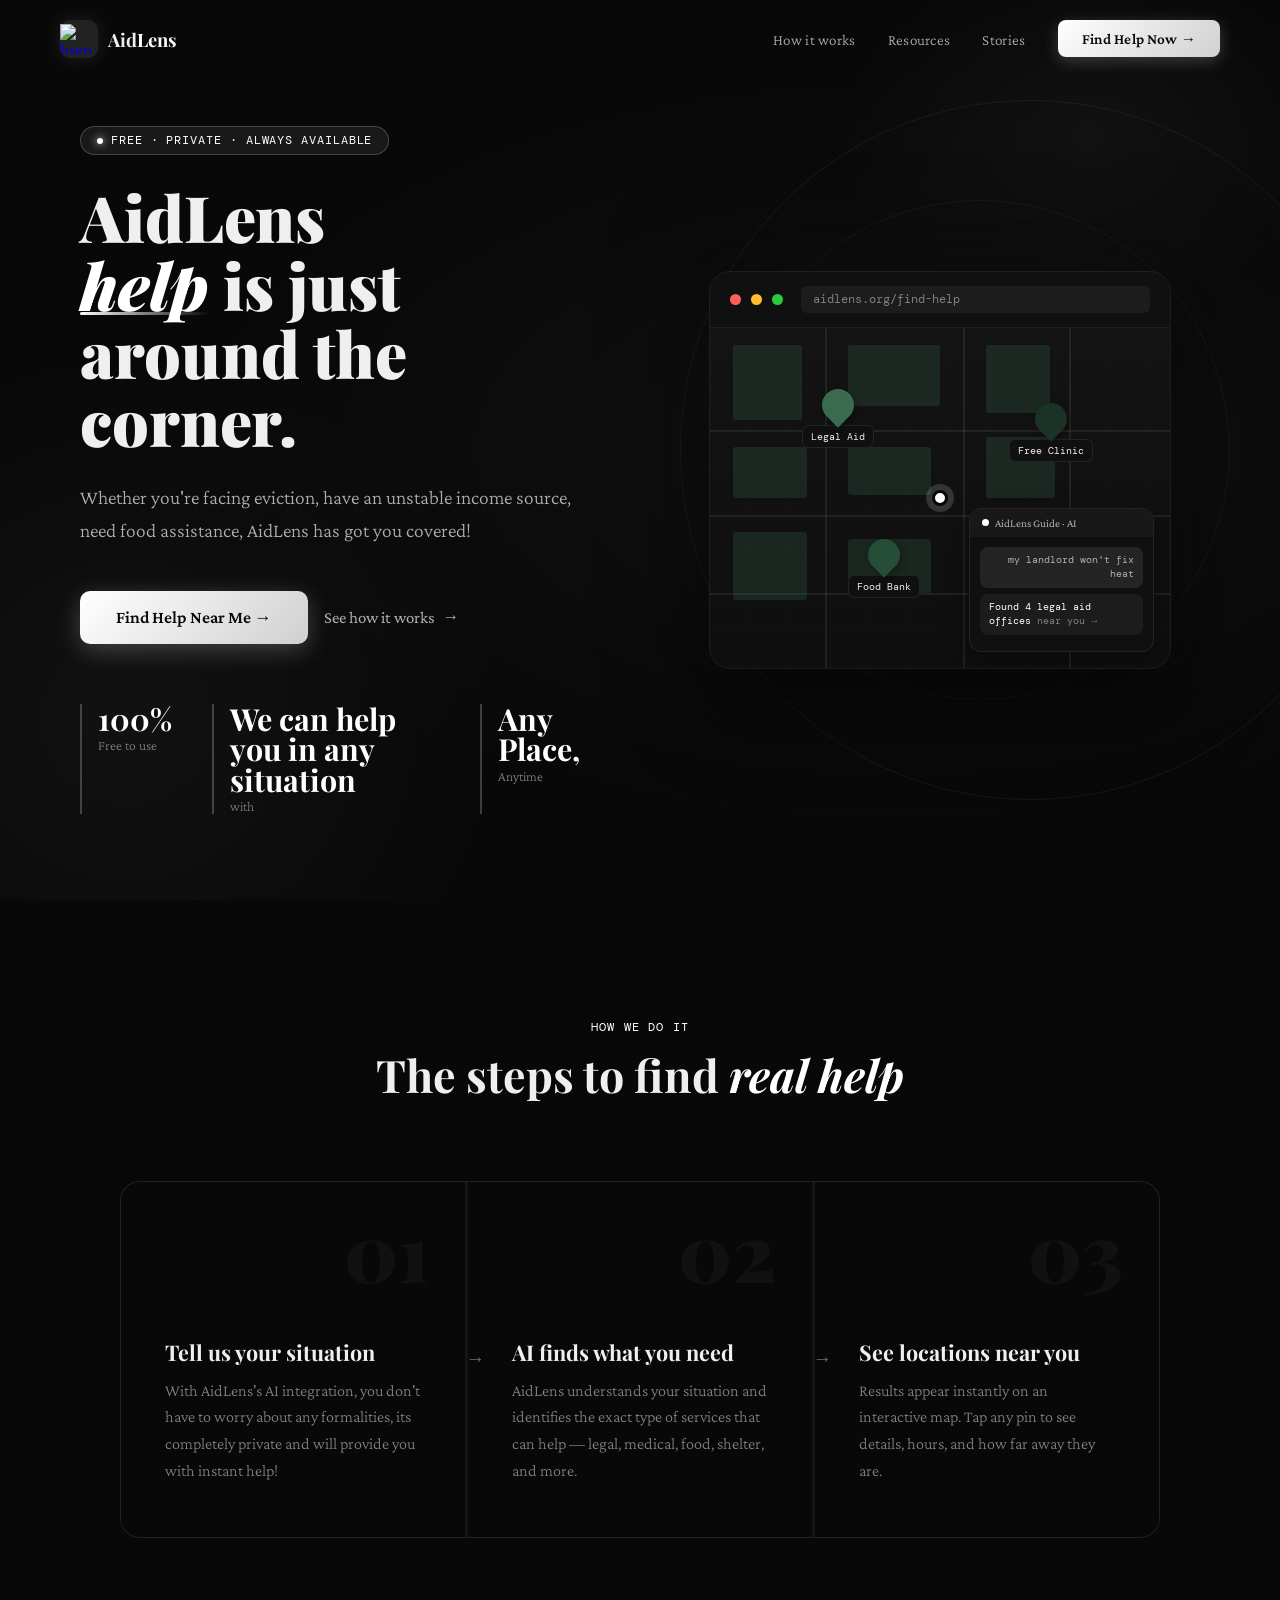
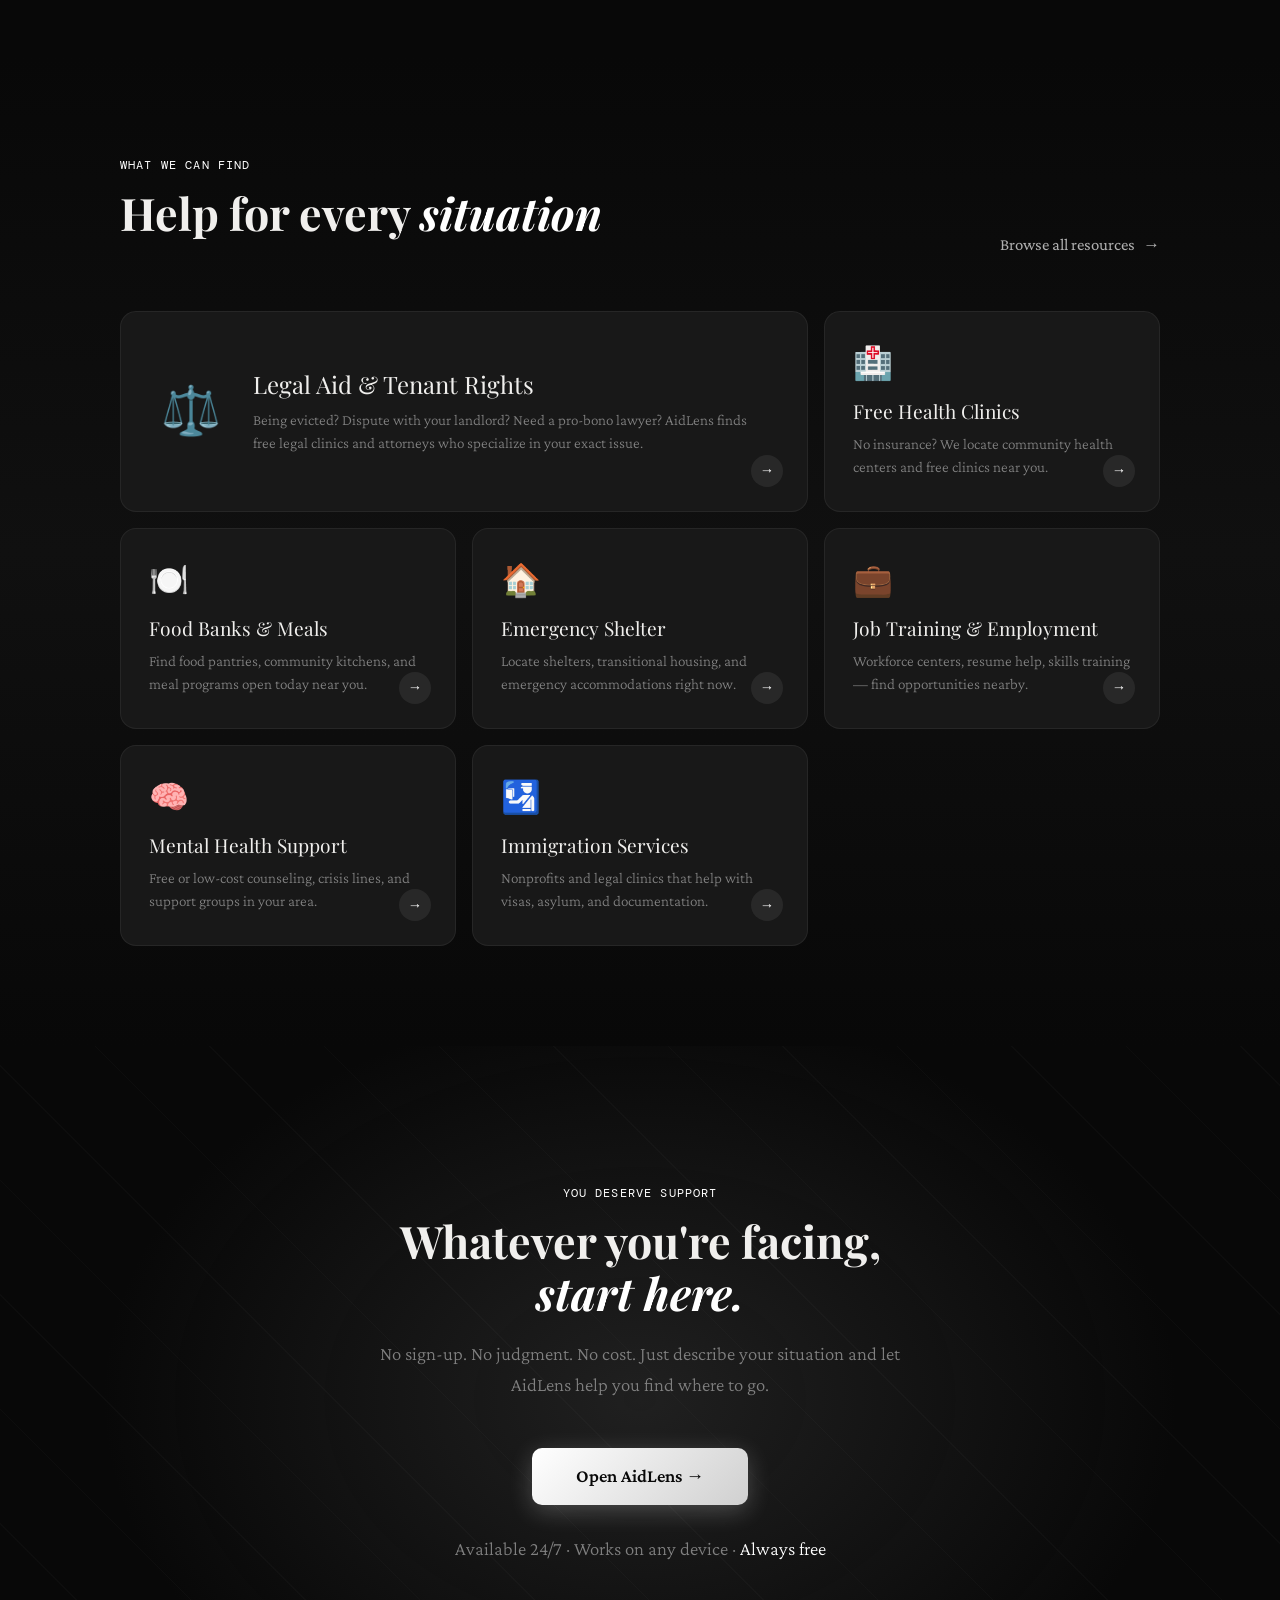
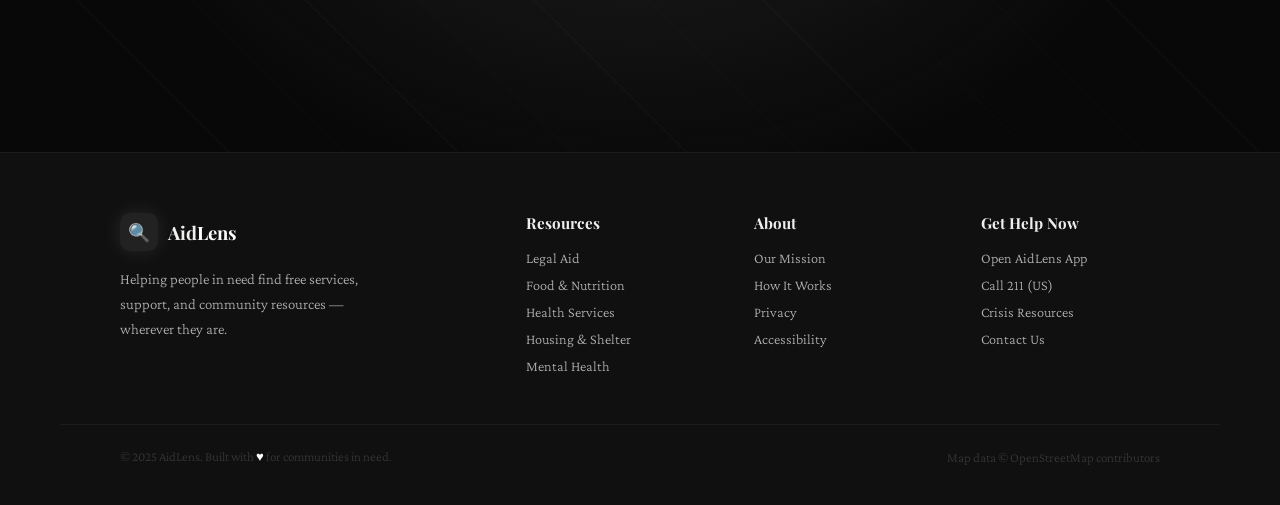
==== commit 2aa653ab: "Add files via upload" ====
--- a/index.html
+++ b/index.html
@@ -1,352 +1,281 @@
-<!DOCTYPE html>
-<html lang="en">
-<head>
-  <meta charset="UTF-8" />
-  <meta name="viewport" content="width=device-width, initial-scale=1.0"/>
-  <title>AidLens — Help Is Closer Than You Think</title>
-  <link rel="preconnect" href="https://fonts.googleapis.com"/>
-  <link rel="preconnect" href="https://fonts.gstatic.com" crossorigin/>
-  <link href="https://fonts.googleapis.com/css2?family=Playfair+Display:ital,wght@0,700;0,900;1,700&family=Crimson+Pro:ital,wght@0,300;0,400;0,600;1,300;1,400&family=DM+Mono:wght@400;500&display=swap" rel="stylesheet"/>
-  <link rel="stylesheet" href="styles.css"/>
-</head>
-<body>
-
-  <!-- ── NAV ──────────────────────────────────────────────── -->
-  <nav id="navbar">
-    <a href="#" class="nav-logo">
-      <div class="nav-logo-mark">🔍</div>
-      <span class="nav-logo-text">Aid<em>Lens</em></span>
-    </a>
-    <ul class="nav-links">
-      <li><a href="#how">How it works</a></li>
-      <li><a href="#categories">Resources</a></li>
-      <li><a href="#stories">Stories</a></li>
-      <li><a href="app.html" class="nav-cta">Find Help Now →</a></li>
-    </ul>
-  </nav>
-
-  <!-- ── HERO ─────────────────────────────────────────────── -->
-  <section id="hero">
-    <div class="hero-bg"></div>
-    <div class="hero-circle hero-circle-1"></div>
-    <div class="hero-circle hero-circle-2"></div>
-    <div class="hero-circle hero-circle-3"></div>
-
-    <div class="hero-left">
-      <div class="hero-eyebrow">Free · Private · Always Available</div>
-      <h1>
-        Help is <span class="highlight">closer</span><br/>
-        than you think.
-      </h1>
-      <p class="hero-desc">
-        Describe your situation in your own words. Our AI listens, understands, and finds free services — lawyers, clinics, shelters, food banks, and more — right on a map near you.
-      </p>
-      <div class="hero-actions">
-        <a href="app.html" class="btn-primary">Find Help Near Me →</a>
-        <a href="#how" class="btn-secondary">See how it works <span class="arrow">→</span></a>
-      </div>
-      <div class="hero-stats">
-        <div class="stat">
-          <div class="stat-num">100%</div>
-          <div class="stat-label">Free to use</div>
-        </div>
-        <div class="stat">
-          <div class="stat-num">50+</div>
-          <div class="stat-label">Types of help</div>
-        </div>
-        <div class="stat">
-          <div class="stat-num">Any</div>
-          <div class="stat-label">Situation, no judgment</div>
-        </div>
-      </div>
-    </div>
-
-    <div class="hero-right">
-      <div class="map-mockup">
-        <div class="map-mockup-bar">
-          <div class="mock-dot mock-dot-r"></div>
-          <div class="mock-dot mock-dot-y"></div>
-          <div class="mock-dot mock-dot-g"></div>
-          <div class="mock-url">aidlens.org/find-help</div>
-        </div>
-        <div class="map-mockup-body">
-          <div class="mock-road mock-road-h mock-road-h1"></div>
-          <div class="mock-road mock-road-h mock-road-h2"></div>
-          <div class="mock-road mock-road-h mock-road-h3"></div>
-          <div class="mock-road mock-road-v mock-road-v1"></div>
-          <div class="mock-road mock-road-v mock-road-v2"></div>
-          <div class="mock-road mock-road-v mock-road-v3"></div>
-          <div class="mock-block b1"></div>
-          <div class="mock-block b2"></div>
-          <div class="mock-block b3"></div>
-          <div class="mock-block b4"></div>
-          <div class="mock-block b5"></div>
-          <div class="mock-block b6"></div>
-          <div class="mock-block b7"></div>
-          <div class="mock-block b8"></div>
-          <div class="mock-user-pin"><div class="mock-user-dot"></div></div>
-          <div class="mock-pin mock-pin-1">
-            <div class="mock-pin-head pin-green"><span>⚖️</span></div>
-            <div class="mock-pin-label">Legal Aid</div>
-          </div>
-          <div class="mock-pin mock-pin-2">
-            <div class="mock-pin-head pin-dark"><span>🏥</span></div>
-            <div class="mock-pin-label">Free Clinic</div>
-          </div>
-          <div class="mock-pin mock-pin-3">
-            <div class="mock-pin-head pin-mid"><span>🍽️</span></div>
-            <div class="mock-pin-label">Food Bank</div>
-          </div>
-          <div class="mock-pin mock-pin-4">
-            <div class="mock-pin-head pin-fern"><span>🏠</span></div>
-            <div class="mock-pin-label">Shelter</div>
-          </div>
-          <div class="mock-chat">
-            <div class="mock-chat-header">
-              <div class="mock-chat-dot"></div>
-              AidLens Guide · AI
-            </div>
-            <div class="mock-chat-body">
-              <div class="mock-msg mock-msg-user">my landlord won't fix heat</div>
-              <div class="mock-msg mock-msg-ai"><span>Found 4 legal aid offices</span> near you →</div>
-            </div>
-          </div>
-        </div>
-      </div>
-    </div>
-  </section>
-
-  <!-- ── MARQUEE STRIP ─────────────────────────────────────── -->
-  <div id="strip">
-    <div class="marquee-track">
-      <span>Legal Aid</span><span>Food Assistance</span><span>Emergency Shelter</span>
-      <span>Free Health Clinics</span><span>Mental Health Support</span><span>Job Training</span>
-      <span>Immigration Help</span><span>Domestic Violence Services</span><span>Financial Assistance</span>
-      <span>Childcare Services</span><span>Addiction Recovery</span><span>Disability Support</span>
-      <!-- duplicate for seamless loop -->
-      <span>Legal Aid</span><span>Food Assistance</span><span>Emergency Shelter</span>
-      <span>Free Health Clinics</span><span>Mental Health Support</span><span>Job Training</span>
-      <span>Immigration Help</span><span>Domestic Violence Services</span><span>Financial Assistance</span>
-      <span>Childcare Services</span><span>Addiction Recovery</span><span>Disability Support</span>
-    </div>
-  </div>
-
-  <!-- ── HOW IT WORKS ──────────────────────────────────────── -->
-  <section id="how">
-    <div class="section-inner">
-      <div class="how-header reveal">
-        <div class="section-label">The Process</div>
-        <h2>Three steps to <em>real help</em></h2>
-      </div>
-      <div class="steps reveal">
-        <div class="step step-connector">
-          <div class="step-num">01</div>
-          <span class="step-icon">💬</span>
-          <h3>Tell us your situation</h3>
-          <p>No forms. No appointments. Just talk to the AI in plain language — describe what you're facing right now.</p>
-        </div>
-        <div class="step step-connector">
-          <div class="step-num">02</div>
-          <span class="step-icon">🧠</span>
-          <h3>AI finds what you need</h3>
-          <p>AidLens understands your situation and identifies the exact type of services that can help — legal, medical, food, shelter, and more.</p>
-        </div>
-        <div class="step">
-          <div class="step-num">03</div>
-          <span class="step-icon">📍</span>
-          <h3>See locations near you</h3>
-          <p>Results appear instantly on an interactive map. Tap any pin to see details, hours, and how far away they are.</p>
-        </div>
-      </div>
-    </div>
-  </section>
-
-  <!-- ── CATEGORIES ────────────────────────────────────────── -->
-  <section id="categories">
-    <div class="section-inner">
-      <div class="cat-header reveal">
-        <div>
-          <div class="section-label">What We Can Find</div>
-          <h2>Help for every <em>situation</em></h2>
-        </div>
-        <a href="app.html" class="btn-secondary">Browse all resources <span class="arrow">→</span></a>
-      </div>
-      <div class="cat-grid">
-        <a href="app.html" class="cat-card cat-card-large reveal">
-          <span class="cat-emoji">⚖️</span>
-          <div>
-            <div class="cat-name">Legal Aid & Tenant Rights</div>
-            <div class="cat-desc">Being evicted? Dispute with your landlord? Need a pro-bono lawyer? AidLens finds free legal clinics and attorneys who specialize in your exact issue.</div>
-          </div>
-          <div class="cat-arrow">→</div>
-        </a>
-        <a href="app.html" class="cat-card reveal reveal-delay-1">
-          <span class="cat-emoji">🏥</span>
-          <div class="cat-name">Free Health Clinics</div>
-          <div class="cat-desc">No insurance? We locate community health centers and free clinics near you.</div>
-          <div class="cat-arrow">→</div>
-        </a>
-        <a href="app.html" class="cat-card reveal reveal-delay-1">
-          <span class="cat-emoji">🍽️</span>
-          <div class="cat-name">Food Banks & Meals</div>
-          <div class="cat-desc">Find food pantries, community kitchens, and meal programs open today near you.</div>
-          <div class="cat-arrow">→</div>
-        </a>
-        <a href="app.html" class="cat-card reveal reveal-delay-2">
-          <span class="cat-emoji">🏠</span>
-          <div class="cat-name">Emergency Shelter</div>
-          <div class="cat-desc">Locate shelters, transitional housing, and emergency accommodations right now.</div>
-          <div class="cat-arrow">→</div>
-        </a>
-        <a href="app.html" class="cat-card reveal reveal-delay-2">
-          <span class="cat-emoji">💼</span>
-          <div class="cat-name">Job Training & Employment</div>
-          <div class="cat-desc">Workforce centers, resume help, skills training — find opportunities nearby.</div>
-          <div class="cat-arrow">→</div>
-        </a>
-        <a href="app.html" class="cat-card reveal reveal-delay-3">
-          <span class="cat-emoji">🧠</span>
-          <div class="cat-name">Mental Health Support</div>
-          <div class="cat-desc">Free or low-cost counseling, crisis lines, and support groups in your area.</div>
-          <div class="cat-arrow">→</div>
-        </a>
-        <a href="app.html" class="cat-card reveal reveal-delay-3">
-          <span class="cat-emoji">🛂</span>
-          <div class="cat-name">Immigration Services</div>
-          <div class="cat-desc">Nonprofits and legal clinics that help with visas, asylum, and documentation.</div>
-          <div class="cat-arrow">→</div>
-        </a>
-      </div>
-    </div>
-  </section>
-
-  <!-- ── MISSION QUOTE ─────────────────────────────────────── -->
-  <section id="mission">
-    <div class="mission-bg"></div>
-    <div class="mission-inner reveal">
-      <span class="quote-mark">"</span>
-      <blockquote>
-        Knowing where to turn is the first step.<br/>
-        We make sure <span>no one walks that path alone.</span>
-      </blockquote>
-      <p>
-        AidLens was built on a simple belief: access to help shouldn't depend on who you know or what you can afford. Every person deserves to know what resources exist for them — clearly, quickly, and without judgment.
-      </p>
-      <a href="app.html" class="btn-primary">Start Your Search — It's Free</a>
-    </div>
-  </section>
-
-  <!-- ── STORIES ───────────────────────────────────────────── -->
-  <section id="stories">
-    <div class="section-inner">
-      <div class="stories-header reveal">
-        <div class="section-label">Real Stories</div>
-        <h2>People who found <em>their way</em></h2>
-      </div>
-      <div class="stories-grid">
-        <div class="story-card reveal">
-          <div class="story-tag">Legal</div>
-          <p class="story-quote">
-            "I typed <strong>'my landlord is trying to evict me illegally'</strong> and within seconds I had three tenant rights lawyers on the map. One was literally a mile away. I had no idea that help existed."
-          </p>
-          <div class="story-person">
-            <div class="story-avatar avatar-green">👩</div>
-            <div>
-              <div class="story-name">Maria T.</div>
-              <div class="story-detail">Single mother, Chicago</div>
-            </div>
-          </div>
-        </div>
-        <div class="story-card reveal reveal-delay-1">
-          <div class="story-tag">Health</div>
-          <p class="story-quote">
-            "I haven't had insurance in years. I told AidLens I needed a doctor and couldn't pay. It showed me a <strong>free community clinic two blocks from my apartment.</strong> I had no idea it was there."
-          </p>
-          <div class="story-person">
-            <div class="story-avatar avatar-deep">👨</div>
-            <div>
-              <div class="story-name">James R.</div>
-              <div class="story-detail">Construction worker, Houston</div>
-            </div>
-          </div>
-        </div>
-        <div class="story-card reveal reveal-delay-2">
-          <div class="story-tag">Food</div>
-          <p class="story-quote">
-            "I was too embarrassed to ask anyone for help feeding my kids. I used AidLens quietly on my phone. <strong>Found a food bank open on Saturday</strong>, two minutes from my house. It changed everything."
-          </p>
-          <div class="story-person">
-            <div class="story-avatar avatar-fern">👩</div>
-            <div>
-              <div class="story-name">Diane K.</div>
-              <div class="story-detail">Mother of three, Detroit</div>
-            </div>
-          </div>
-        </div>
-      </div>
-    </div>
-  </section>
-
-  <!-- ── CTA ───────────────────────────────────────────────── -->
-  <section id="cta">
-    <div class="cta-bg"></div>
-    <div class="cta-lines"></div>
-    <div class="cta-inner reveal">
-      <div class="section-label">You deserve support</div>
-      <h2>Whatever you're facing,<br/><em>start here.</em></h2>
-      <p>No sign-up. No judgment. No cost. Just describe your situation and let AidLens help you find where to go.</p>
-      <div class="cta-actions">
-        <a href="app.html" class="btn-primary btn-primary-lg">Open AidLens →</a>
-      </div>
-      <p class="cta-note">Available 24/7 · Works on any device · <span>Always free</span></p>
-    </div>
-  </section>
-
-  <!-- ── FOOTER ────────────────────────────────────────────── -->
-  <footer>
-    <div class="footer-inner">
-      <div class="footer-brand">
-        <a href="#" class="nav-logo">
-          <div class="nav-logo-mark">🔍</div>
-          <span class="nav-logo-text">Aid<em>Lens</em></span>
-        </a>
-        <p>Helping people in need find free services, support, and community resources — wherever they are.</p>
-      </div>
-      <div class="footer-col">
-        <h4>Resources</h4>
-        <ul>
-          <li><a href="app.html">Legal Aid</a></li>
-          <li><a href="app.html">Food & Nutrition</a></li>
-          <li><a href="app.html">Health Services</a></li>
-          <li><a href="app.html">Housing & Shelter</a></li>
-          <li><a href="app.html">Mental Health</a></li>
-        </ul>
-      </div>
-      <div class="footer-col">
-        <h4>About</h4>
-        <ul>
-          <li><a href="#">Our Mission</a></li>
-          <li><a href="#how">How It Works</a></li>
-          <li><a href="#">Privacy</a></li>
-          <li><a href="#">Accessibility</a></li>
-        </ul>
-      </div>
-      <div class="footer-col">
-        <h4>Get Help Now</h4>
-        <ul>
-          <li><a href="app.html">Open AidLens App</a></li>
-          <li><a href="#">Call 211 (US)</a></li>
-          <li><a href="#">Crisis Resources</a></li>
-          <li><a href="#">Contact Us</a></li>
-        </ul>
-      </div>
-    </div>
-    <div class="footer-bottom">
-      <p>© 2025 AidLens. Built with <span class="heart">♥</span> for communities in need.</p>
-      <p>Map data © <a href="https://www.openstreetmap.org/copyright" class="footer-osm-link">OpenStreetMap</a> contributors</p>
-    </div>
-  </footer>
-
-  <script src="web.js"></script>
-</body>
-</html>
+<!DOCTYPE html>
+<html lang="en">
+<head>
+  <meta charset="UTF-8" />
+  <meta name="viewport" content="width=device-width, initial-scale=1.0"/>
+  <title>AidLens</title>
+  <link rel="preconnect" href="https://fonts.googleapis.com"/>
+  <link rel="preconnect" href="https://fonts.gstatic.com" crossorigin/>
+  <link href="https://fonts.googleapis.com/css2?family=Playfair+Display:ital,wght@0,700;0,900;1,700&family=Crimson+Pro:ital,wght@0,300;0,400;0,600;1,300;1,400&family=DM+Mono:wght@400;500&display=swap" rel="stylesheet"/>
+  <link rel="stylesheet" href="homestyle.css"/>
+</head>
+<body>
+
+  <!-- ── NAV ──────────────────────────────────────────────── -->
+  <nav id="navbar">
+    <a href="#" class="nav-logo">
+      <div class="nav-logo-mark"><img src="assets/aidlens.png" alt = "logo" height="30"></div>
+      <span class="nav-logo-text">Aid<em>Lens</em></span>
+    </a>
+    <ul class="nav-links">
+      <li><a href="#how">How it works</a></li>
+      <li><a href="#categories">Resources</a></li>
+      <li><a href="#stories">Stories</a></li>
+      <li><a href="app.html" class="nav-cta">Find Help Now →</a></li>
+    </ul>
+  </nav>
+
+  <!-- ── HERO ─────────────────────────────────────────────── -->
+  <section id="hero">
+    <div class="hero-bg"></div>
+    <div class="hero-circle hero-circle-1"></div>
+    <div class="hero-circle hero-circle-2"></div>
+    <div class="hero-circle hero-circle-3"></div>
+
+    <div class="hero-left">
+      <div class="hero-eyebrow">Free · Private · Always Available</div>
+      <h1>
+        AidLens <br><span class="highlight">help</span> is just around the corner.
+      </h1>
+      <p class="hero-desc">
+        Whether you're facing eviction, have an unstable income source, need food assistance, AidLens has got you covered!
+      </p>
+      <div class="hero-actions">
+        <a href="app.html" class="btn-primary">Find Help Near Me →</a>
+        <a href="#how" class="btn-secondary">See how it works <span class="arrow">→</span></a>
+      </div>
+      <div class="hero-stats">
+        <div class="stat">
+          <div class="stat-num">100%</div>
+          <div class="stat-label">Free to use</div>
+        </div>
+        <div class="stat">
+          <div class="stat-num">We can help you in any situation</div>
+          <div class="stat-label">with</div>
+        </div>
+        <div class="stat">
+          <div class="stat-num">Any Place,</div>
+          <div class="stat-label">Anytime</div>
+        </div>
+      </div>
+    </div>
+
+    <div class="hero-right">
+      <div class="map-mockup">
+        <div class="map-mockup-bar">
+          <div class="mock-dot mock-dot-r"></div>
+          <div class="mock-dot mock-dot-y"></div>
+          <div class="mock-dot mock-dot-g"></div>
+          <div class="mock-url">aidlens.org/find-help</div>
+        </div>
+        <div class="map-mockup-body">
+          <div class="mock-road mock-road-h mock-road-h1"></div>
+          <div class="mock-road mock-road-h mock-road-h2"></div>
+          <div class="mock-road mock-road-h mock-road-h3"></div>
+          <div class="mock-road mock-road-v mock-road-v1"></div>
+          <div class="mock-road mock-road-v mock-road-v2"></div>
+          <div class="mock-road mock-road-v mock-road-v3"></div>
+          <div class="mock-block b1"></div>
+          <div class="mock-block b2"></div>
+          <div class="mock-block b3"></div>
+          <div class="mock-block b4"></div>
+          <div class="mock-block b5"></div>
+          <div class="mock-block b6"></div>
+          <div class="mock-block b7"></div>
+          <div class="mock-block b8"></div>
+          <div class="mock-user-pin"><div class="mock-user-dot"></div></div>
+          <div class="mock-pin mock-pin-1">
+            <div class="mock-pin-head pin-green"><span></span></div>
+            <div class="mock-pin-label">Legal Aid</div>
+          </div>
+          <div class="mock-pin mock-pin-2">
+            <div class="mock-pin-head pin-dark"><span></span></div>
+            <div class="mock-pin-label">Free Clinic</div>
+          </div>
+          <div class="mock-pin mock-pin-3">
+            <div class="mock-pin-head pin-mid"><span></span></div>
+            <div class="mock-pin-label">Food Bank</div>
+          </div>
+          <div class="mock-pin mock-pin-4">
+            <div class="mock-pin-head pin-fern"><span></span></div>
+            <div class="mock-pin-label">Shelter</div>
+          </div>
+          <div class="mock-chat">
+            <div class="mock-chat-header">
+              <div class="mock-chat-dot"></div>
+              AidLens Guide · AI
+            </div>
+            <div class="mock-chat-body">
+              <div class="mock-msg mock-msg-user">my landlord won't fix heat</div>
+              <div class="mock-msg mock-msg-ai"><span>Found 4 legal aid offices</span> near you →</div>
+            </div>
+          </div>
+        </div>
+      </div>
+    </div>
+  </section>
+
+  <!-- ── HOW IT WORKS ──────────────────────────────────────── -->
+  <section id="how">
+    <div class="section-inner">
+      <div class="how-header reveal">
+        <div class="section-label">How we do it</div>
+        <h2>The steps to find <em>real help</em></h2>
+      </div>
+      <div class="steps reveal">
+        <div class="step step-connector">
+          <div class="step-num">01</div>
+          <span class="step-icon"><br></br></span>
+          <h3>Tell us your situation</h3>
+          <p>With AidLens's AI integration, you don't have to worry about any formalities, its completely private and will provide you with instant help!</p>
+        </div>
+        <div class="step step-connector">
+            <span class="step-icon"><br></br></span>
+          <div class="step-num">02</div>
+          <h3>AI finds what you need</h3>
+          <p>AidLens understands your situation and identifies the exact type of services that can help — legal, medical, food, shelter, and more.</p>
+        </div>
+        <div class="step">
+          <div class="step-num">03</div>
+          <span class="step-icon"><br></br></span>
+          <h3>See locations near you</h3>
+          <p>Results appear instantly on an interactive map. Tap any pin to see details, hours, and how far away they are.</p>
+        </div>
+      </div>
+    </div>
+  </section>
+
+  <!-- ── CATEGORIES ────────────────────────────────────────── -->
+  <section id="categories">
+    <div class="section-inner">
+      <div class="cat-header reveal">
+        <div>
+          <div class="section-label">What We Can Find</div>
+          <h2>Help for every <em>situation</em></h2>
+        </div>
+        <a href="app.html" class="btn-secondary">Browse all resources <span class="arrow">→</span></a>
+      </div>
+      <div class="cat-grid">
+        <a href="app.html" class="cat-card cat-card-large reveal">
+          <span class="cat-emoji">⚖️</span>
+          <div>
+            <div class="cat-name">Legal Aid & Tenant Rights</div>
+            <div class="cat-desc">Being evicted? Dispute with your landlord? Need a pro-bono lawyer? AidLens finds free legal clinics and attorneys who specialize in your exact issue.</div>
+          </div>
+          <div class="cat-arrow">→</div>
+        </a>
+        <a href="app.html" class="cat-card reveal reveal-delay-1">
+          <span class="cat-emoji">🏥</span>
+          <div class="cat-name">Free Health Clinics</div>
+          <div class="cat-desc">No insurance? We locate community health centers and free clinics near you.</div>
+          <div class="cat-arrow">→</div>
+        </a>
+        <a href="app.html" class="cat-card reveal reveal-delay-1">
+          <span class="cat-emoji">🍽️</span>
+          <div class="cat-name">Food Banks & Meals</div>
+          <div class="cat-desc">Find food pantries, community kitchens, and meal programs open today near you.</div>
+          <div class="cat-arrow">→</div>
+        </a>
+        <a href="app.html" class="cat-card reveal reveal-delay-2">
+          <span class="cat-emoji">🏠</span>
+          <div class="cat-name">Emergency Shelter</div>
+          <div class="cat-desc">Locate shelters, transitional housing, and emergency accommodations right now.</div>
+          <div class="cat-arrow">→</div>
+        </a>
+        <a href="app.html" class="cat-card reveal reveal-delay-2">
+          <span class="cat-emoji">💼</span>
+          <div class="cat-name">Job Training & Employment</div>
+          <div class="cat-desc">Workforce centers, resume help, skills training — find opportunities nearby.</div>
+          <div class="cat-arrow">→</div>
+        </a>
+        <a href="app.html" class="cat-card reveal reveal-delay-3">
+          <span class="cat-emoji">🧠</span>
+          <div class="cat-name">Mental Health Support</div>
+          <div class="cat-desc">Free or low-cost counseling, crisis lines, and support groups in your area.</div>
+          <div class="cat-arrow">→</div>
+        </a>
+        <a href="app.html" class="cat-card reveal reveal-delay-3">
+          <span class="cat-emoji">🛂</span>
+          <div class="cat-name">Immigration Services</div>
+          <div class="cat-desc">Nonprofits and legal clinics that help with visas, asylum, and documentation.</div>
+          <div class="cat-arrow">→</div>
+        </a>
+      </div>
+    </div>
+  </section>
+  <!-- ── CTA ───────────────────────────────────────────────── -->
+  <section id="cta">
+    <div class="cta-bg"></div>
+    <div class="cta-lines"></div>
+    <div class="cta-inner reveal">
+      <div class="section-label">You deserve support</div>
+      <h2>Whatever you're facing,<br/><em>start here.</em></h2>
+      <p>No sign-up. No judgment. No cost. Just describe your situation and let AidLens help you find where to go.</p>
+      <div class="cta-actions">
+        <a href="app.html" class="btn-primary btn-primary-lg">Open AidLens →</a>
+      </div>
+      <p class="cta-note">Available 24/7 · Works on any device · <span>Always free</span></p>
+    </div>
+  </section>
+
+  <!-- ── FOOTER ────────────────────────────────────────────── -->
+  <footer>
+    <div class="footer-inner">
+      <div class="footer-brand">
+        <a href="#" class="nav-logo">
+          <div class="nav-logo-mark">🔍</div>
+          <span class="nav-logo-text">Aid<em>Lens</em></span>
+        </a>
+        <p>Helping people in need find free services, support, and community resources — wherever they are.</p>
+      </div>
+      <div class="footer-col">
+        <h4>Resources</h4>
+        <ul>
+          <li><a href="app.html">Legal Aid</a></li>
+          <li><a href="app.html">Food & Nutrition</a></li>
+          <li><a href="app.html">Health Services</a></li>
+          <li><a href="app.html">Housing & Shelter</a></li>
+          <li><a href="app.html">Mental Health</a></li>
+        </ul>
+      </div>
+      <div class="footer-col">
+        <h4>About</h4>
+        <ul>
+          <li><a href="#">Our Mission</a></li>
+          <li><a href="#how">How It Works</a></li>
+          <li><a href="#">Privacy</a></li>
+          <li><a href="#">Accessibility</a></li>
+        </ul>
+      </div>
+      <div class="footer-col">
+        <h4>Get Help Now</h4>
+        <ul>
+          <li><a href="app.html">Open AidLens App</a></li>
+          <li><a href="#">Call 211 (US)</a></li>
+          <li><a href="#">Crisis Resources</a></li>
+          <li><a href="#">Contact Us</a></li>
+        </ul>
+      </div>
+    </div>
+    <div class="footer-bottom">
+      <p>© 2025 AidLens. Built with <span class="heart">♥</span> for communities in need.</p>
+      <p>Map data © <a href="https://www.openstreetmap.org/copyright" class="footer-osm-link">OpenStreetMap</a> contributors</p>
+    </div>
+  </footer>
+
+  <script>
+    const navbar = document.getElementById('navbar');
+    window.addEventListener('scroll', () => {
+      navbar.classList.toggle('scrolled', window.scrollY > 40);
+    });
+
+    const reveals = document.querySelectorAll('.reveal');
+    const observer = new IntersectionObserver(entries => {
+      entries.forEach(e => {
+        if (e.isIntersecting) { e.target.classList.add('visible'); observer.unobserve(e.target); }
+      });
+    }, { threshold: 0.12 });
+    reveals.forEach(el => observer.observe(el));
+  </script>
+</body>
+</html>
--- a/homestyle.css
+++ b/homestyle.css
@@ -0,0 +1,1063 @@
+/* ============================================================
+   AidLens — Homepage Stylesheet (styles.css)
+   ============================================================ */
+
+/* ── TOKENS ───────────────────────────────────────────────── */
+:root {
+  --midnight: #080808;
+  --deep:     #101010;
+  --forest:   #181818;
+  --pine:     #242424;
+  --moss:     #363636;
+  --fern:     #525252;
+  --sage:     #808080;
+  --mist:     #b0b0b0;
+  --cream:    #f0efed;
+  --parchment:#e2e1de;
+  --warm:     #f7f7f6;
+  --amber:    #ffffff;
+  --gold:     #d0d0d0;
+  --sun:      #eeeeee;
+  --ember:    #a0a0a0;
+  --white:    #ffffff;
+}
+
+/* ── RESET ────────────────────────────────────────────────── */
+*, *::before, *::after { box-sizing: border-box; margin: 0; padding: 0; }
+
+html { scroll-behavior: smooth; }
+
+body {
+  font-family: 'Crimson Pro', serif;
+  background: var(--midnight);
+  color: var(--cream);
+  overflow-x: hidden;
+}
+
+/* ── NOISE TEXTURE OVERLAY ────────────────────────────────── */
+body::before {
+  content: '';
+  position: fixed; inset: 0;
+  background-image: url("data:image/svg+xml,%3Csvg viewBox='0 0 256 256' xmlns='http://www.w3.org/2000/svg'%3E%3Cfilter id='noise'%3E%3CfeTurbulence type='fractalNoise' baseFrequency='0.9' numOctaves='4' stitchTiles='stitch'/%3E%3C/filter%3E%3Crect width='100%25' height='100%25' filter='url(%23noise)' opacity='0.04'/%3E%3C/svg%3E");
+  pointer-events: none;
+  z-index: 0;
+  opacity: 0.35;
+}
+
+/* ── NAV ──────────────────────────────────────────────────── */
+nav {
+  position: fixed; top: 0; left: 0; right: 0;
+  z-index: 1000;
+  padding: 20px 60px;
+  display: flex;
+  align-items: center;
+  justify-content: space-between;
+  transition: background 0.4s, padding 0.4s;
+}
+
+nav.scrolled {
+  background: rgba(8,8,8,0.95);
+  backdrop-filter: blur(16px);
+  padding: 14px 60px;
+  border-bottom: 1px solid rgba(255,255,255,0.08);
+}
+
+.nav-logo {
+  display: flex; align-items: center; gap: 10px;
+  text-decoration: none;
+}
+
+.nav-logo-mark {
+  width: 38px; height: 38px;
+  background: #222222;
+  border-radius: 10px;
+  display: flex; align-items: center; justify-content: center;
+  font-size: 18px;
+  box-shadow: 0 0 20px rgba(255,255,255,0.1);
+}
+.nav-logo-text {
+  font-family: 'Playfair Display', serif;
+  font-size: 1.15rem;
+  font-weight: 700;
+  color: var(--cream);
+}
+
+.nav-logo-text em {
+  color: var(--amber);
+  font-style: normal;
+}
+
+.nav-links {
+  display: flex; align-items: center; gap: 32px;
+  list-style: none;
+}
+
+.nav-links a {
+  color: var(--mist);
+  text-decoration: none;
+  font-size: 0.95rem;
+  font-weight: 300;
+  letter-spacing: 0.02em;
+  transition: color 0.2s;
+}
+
+.nav-links a:hover { color: var(--cream); }
+
+.nav-cta {
+  background: linear-gradient(135deg, var(--amber), var(--gold));
+  color: var(--midnight) !important;
+  font-weight: 600 !important;
+  padding: 10px 24px;
+  border-radius: 8px;
+  letter-spacing: 0.01em !important;
+  transition: all 0.2s !important;
+  box-shadow: 0 4px 16px rgba(255,255,255,0.2);
+}
+
+.nav-cta:hover {
+  transform: translateY(-2px);
+  box-shadow: 0 8px 24px rgba(255,255,255,0.28) !important;
+}
+
+/* ── HERO ─────────────────────────────────────────────────── */
+#hero {
+  min-height: 100vh;
+  display: grid;
+  grid-template-columns: 1fr 1fr;
+  position: relative;
+  overflow: hidden;
+}
+
+.hero-bg {
+  position: absolute; inset: 0;
+  background:
+    radial-gradient(ellipse 80% 60% at 70% 50%, rgba(18,18,18,0.92) 0%, transparent 70%),
+    radial-gradient(ellipse 50% 70% at 10% 80%, rgba(255,255,255,0.04) 0%, transparent 60%),
+    radial-gradient(ellipse 40% 40% at 85% 15%, rgba(255,255,255,0.04) 0%, transparent 50%),
+    var(--midnight);
+  z-index: 0;
+}
+
+.hero-circle {
+  position: absolute;
+  border-radius: 50%;
+  border: 1px solid rgba(255,255,255,0.06);
+}
+
+.hero-circle-1 {
+  width: 700px; height: 700px;
+  right: -100px; top: 50%;
+  transform: translateY(-50%);
+}
+
+.hero-circle-2 {
+  width: 500px; height: 500px;
+  right: 50px; top: 50%;
+  transform: translateY(-50%);
+  border-color: rgba(232,168,58,0.07);
+}
+
+.hero-circle-3 {
+  width: 320px; height: 320px;
+  right: 140px; top: 50%;
+  transform: translateY(-50%);
+  border-color: rgba(255,255,255,0.04);
+}
+
+.hero-left {
+  position: relative;
+  z-index: 2;
+  display: flex;
+  flex-direction: column;
+  justify-content: center;
+  padding: 120px 60px 80px 80px;
+}
+
+.hero-eyebrow {
+  display: inline-flex;
+  align-items: center;
+  gap: 8px;
+  background: rgba(255,255,255,0.07);
+  border: 1px solid rgba(255,255,255,0.2);
+  border-radius: 20px;
+  padding: 6px 16px;
+  font-family: 'DM Mono', monospace;
+  font-size: 0.72rem;
+  color: var(--amber);
+  letter-spacing: 0.08em;
+  text-transform: uppercase;
+  margin-bottom: 28px;
+  width: fit-content;
+  animation: fadeUp 0.7s ease both;
+}
+
+.hero-eyebrow::before {
+  content: '';
+  width: 6px; height: 6px;
+  background: var(--amber);
+  border-radius: 50%;
+  box-shadow: 0 0 8px var(--amber);
+  animation: pulse 2s infinite;
+}
+
+@keyframes pulse {
+  0%,100% { opacity: 1; }
+  50% { opacity: 0.3; }
+}
+
+h1 {
+  font-family: 'Playfair Display', serif;
+  font-size: clamp(2.8rem, 5vw, 4.6rem);
+  font-weight: 900;
+  line-height: 1.06;
+  color: var(--cream);
+  margin-bottom: 28px;
+  animation: fadeUp 0.7s 0.1s ease both;
+}
+
+h1 .highlight {
+  color: var(--amber);
+  font-style: italic;
+  position: relative;
+  display: inline-block;
+}
+
+h1 .highlight::after {
+  content: '';
+  position: absolute;
+  bottom: 4px; left: 0; right: 0;
+  height: 3px;
+  background: linear-gradient(90deg, var(--amber), transparent);
+  border-radius: 2px;
+}
+
+.hero-desc {
+  font-size: 1.22rem;
+  font-weight: 300;
+  line-height: 1.65;
+  color: var(--mist);
+  max-width: 500px;
+  margin-bottom: 44px;
+  animation: fadeUp 0.7s 0.2s ease both;
+}
+
+.hero-actions {
+  display: flex;
+  align-items: center;
+  gap: 16px;
+  animation: fadeUp 0.7s 0.3s ease both;
+}
+
+.btn-primary {
+  background: linear-gradient(135deg, var(--amber), var(--gold));
+  color: var(--midnight);
+  font-family: 'Crimson Pro', serif;
+  font-size: 1.1rem;
+  font-weight: 600;
+  padding: 16px 36px;
+  border-radius: 10px;
+  text-decoration: none;
+  border: none;
+  cursor: pointer;
+  transition: all 0.25s;
+  box-shadow: 0 6px 24px rgba(255,255,255,0.22);
+  display: inline-flex;
+  align-items: center;
+  gap: 8px;
+}
+
+.btn-primary:hover {
+  transform: translateY(-3px);
+  box-shadow: 0 12px 36px rgba(255,255,255,0.3);
+}
+
+.btn-secondary {
+  color: var(--mist);
+  font-family: 'Crimson Pro', serif;
+  font-size: 1.05rem;
+  font-weight: 400;
+  text-decoration: none;
+  display: inline-flex;
+  align-items: center;
+  gap: 8px;
+  transition: color 0.2s;
+}
+
+.btn-secondary:hover { color: var(--cream); }
+
+.btn-secondary .arrow { transition: transform 0.2s; }
+
+.btn-secondary:hover .arrow { transform: translateX(4px); }
+
+.hero-stats {
+  margin-top: 60px;
+  display: flex;
+  gap: 40px;
+  animation: fadeUp 0.7s 0.4s ease both;
+}
+
+.stat {
+  border-left: 2px solid rgba(255,255,255,0.22);
+  padding-left: 16px;
+}
+
+.stat-num {
+  font-family: 'Playfair Display', serif;
+  font-size: 1.9rem;
+  font-weight: 700;
+  color: var(--amber);
+  line-height: 1;
+}
+
+.stat-label {
+  font-size: 0.85rem;
+  color: var(--sage);
+  margin-top: 4px;
+  font-weight: 300;
+}
+
+/* ── HERO RIGHT — MAP MOCKUP ──────────────────────────────── */
+.hero-right {
+  position: relative;
+  z-index: 2;
+  display: flex;
+  align-items: center;
+  justify-content: center;
+  padding: 120px 60px 80px 20px;
+  animation: fadeUp 0.9s 0.2s ease both;
+}
+
+.map-mockup {
+  width: 100%;
+  max-width: 460px;
+  background: var(--forest);
+  border-radius: 20px;
+  overflow: hidden;
+  box-shadow:
+    0 0 0 1px rgba(255,255,255,0.08),
+    0 40px 80px rgba(0,0,0,0.5),
+    0 0 100px rgba(18,18,18,0.5);
+  position: relative;
+}
+
+.map-mockup-bar {
+  background: var(--deep);
+  padding: 14px 20px;
+  display: flex;
+  align-items: center;
+  gap: 10px;
+  border-bottom: 1px solid rgba(255,255,255,0.06);
+}
+
+.mock-dot {
+  width: 11px; height: 11px;
+  border-radius: 50%;
+}
+
+.mock-dot-r { background: #ff6058; }
+.mock-dot-y { background: #ffbd2e; }
+.mock-dot-g { background: #29c940; }
+
+.mock-url {
+  flex: 1;
+  background: rgba(255,255,255,0.05);
+  border-radius: 6px;
+  padding: 6px 12px;
+  font-family: 'DM Mono', monospace;
+  font-size: 0.72rem;
+  color: var(--sage);
+  margin-left: 8px;
+}
+
+.map-mockup-body {
+  position: relative;
+  height: 340px;
+  background:
+    linear-gradient(180deg, rgba(18,18,18,0.8) 0%, rgba(0,0,0,0.4) 100%),
+    repeating-linear-gradient(0deg, rgba(255,255,255,0.025) 0px, rgba(255,255,255,0.025) 1px, transparent 1px, transparent 40px),
+    repeating-linear-gradient(90deg, rgba(255,255,255,0.025) 0px, rgba(255,255,255,0.025) 1px, transparent 1px, transparent 40px);
+  overflow: hidden;
+}
+
+.mock-road {
+  position: absolute;
+  background: rgba(255,255,255,0.07);
+}
+
+.mock-road-h { height: 2px; left: 0; right: 0; }
+.mock-road-v { width: 2px; top: 0; bottom: 0; }
+.mock-road-h1 { top: 30%; }
+.mock-road-h2 { top: 55%; }
+.mock-road-h3 { top: 78%; }
+.mock-road-v1 { left: 25%; }
+.mock-road-v2 { left: 55%; }
+.mock-road-v3 { left: 78%; }
+
+.mock-block {
+  position: absolute;
+  background: rgba(58,107,80,0.25);
+  border-radius: 3px;
+}
+
+.mock-user-pin {
+  position: absolute;
+  left: 50%; top: 50%;
+  transform: translate(-50%, -50%);
+}
+
+.mock-user-dot {
+  width: 16px; height: 16px;
+  background: var(--amber);
+  border-radius: 50%;
+  border: 3px solid var(--midnight);
+  box-shadow: 0 0 0 6px rgba(255,255,255,0.15);
+  animation: pulseRing 2s infinite;
+}
+
+@keyframes pulseRing {
+  0%,100% { box-shadow: 0 0 0 6px rgba(255,255,255,0.15); }
+  50%      { box-shadow: 0 0 0 14px rgba(232,168,58,0.05); }
+}
+
+.mock-pin {
+  position: absolute;
+  display: flex;
+  flex-direction: column;
+  align-items: center;
+  animation: pinDrop 0.5s ease both;
+}
+
+@keyframes pinDrop {
+  from { transform: translateY(-20px); opacity: 0; }
+  to   { transform: translateY(0); opacity: 1; }
+}
+
+.mock-pin-head {
+  width: 32px; height: 32px;
+  border-radius: 50% 50% 50% 0;
+  display: flex; align-items: center; justify-content: center;
+  font-size: 14px;
+  transform: rotate(-45deg);
+  box-shadow: 0 3px 10px rgba(0,0,0,0.3);
+}
+
+.mock-pin-head span { transform: rotate(45deg); display: block; }
+
+.mock-pin-label {
+  background: var(--deep);
+  border-radius: 6px;
+  padding: 4px 8px;
+  font-size: 0.65rem;
+  color: var(--cream);
+  white-space: nowrap;
+  margin-top: 4px;
+  font-family: 'DM Mono', monospace;
+  border: 1px solid rgba(138,184,157,0.12);
+}
+
+.mock-pin-1 { left: 20%; top: 18%; animation-delay: 0.4s; }
+.mock-pin-2 { left: 65%; top: 22%; animation-delay: 0.55s; }
+.mock-pin-3 { left: 30%; top: 62%; animation-delay: 0.7s; }
+.mock-pin-4 { left: 70%; top: 58%; animation-delay: 0.85s; }
+
+.mock-chat {
+  position: absolute;
+  right: 16px; bottom: 16px;
+  width: 185px;
+  background: var(--deep);
+  border-radius: 12px;
+  overflow: hidden;
+  border: 1px solid rgba(255,255,255,0.08);
+  box-shadow: 0 8px 24px rgba(0,0,0,0.4);
+}
+
+.mock-chat-header {
+  background: var(--forest);
+  padding: 8px 12px;
+  font-size: 0.7rem;
+  color: var(--mist);
+  display: flex;
+  align-items: center;
+  gap: 6px;
+}
+
+.mock-chat-dot {
+  width: 7px; height: 7px;
+  background: var(--amber);
+  border-radius: 50%;
+}
+
+.mock-chat-body { padding: 10px; }
+
+.mock-msg {
+  border-radius: 8px;
+  padding: 6px 9px;
+  font-size: 0.65rem;
+  line-height: 1.4;
+  margin-bottom: 6px;
+  font-family: 'DM Mono', monospace;
+}
+
+.mock-msg-user {
+  background: var(--pine);
+  color: var(--mist);
+  text-align: right;
+}
+
+.mock-msg-ai {
+  background: rgba(255,255,255,0.05);
+  color: var(--sage);
+}
+
+.mock-msg-ai span { color: var(--amber); }
+
+@keyframes fadeUp {
+  from { opacity: 0; transform: translateY(24px); }
+  to   { opacity: 1; transform: translateY(0); }
+}
+
+/* ── SECTION SHARED ───────────────────────────────────────── */
+section { position: relative; z-index: 1; }
+
+.section-inner {
+  max-width: 1160px;
+  margin: 0 auto;
+  padding: 0 60px;
+}
+
+.section-label {
+  font-family: 'DM Mono', monospace;
+  font-size: 0.72rem;
+  color: var(--amber);
+  letter-spacing: 0.1em;
+  text-transform: uppercase;
+  margin-bottom: 14px;
+}
+
+h2 {
+  font-family: 'Playfair Display', serif;
+  font-size: clamp(2rem, 3.5vw, 3rem);
+  font-weight: 700;
+  line-height: 1.15;
+  color: var(--cream);
+  margin-bottom: 16px;
+}
+
+h2 em {
+  font-style: italic;
+  color: var(--amber);
+}
+
+/* ── MARQUEE STRIP ────────────────────────────────────────── */
+#strip {
+  background: var(--amber);
+  padding: 14px 0;
+  overflow: hidden;
+}
+
+.marquee-track {
+  display: flex;
+  gap: 0;
+  animation: marquee 28s linear infinite;
+  white-space: nowrap;
+}
+
+.marquee-track span {
+  padding: 0 28px;
+  font-family: 'DM Mono', monospace;
+  font-size: 0.8rem;
+  font-weight: 500;
+  color: var(--midnight);
+  letter-spacing: 0.04em;
+  text-transform: uppercase;
+  display: inline-flex;
+  align-items: center;
+  gap: 10px;
+}
+
+.marquee-track span::after {
+  content: '✦';
+  color: rgba(0,0,0,0.35);
+}
+
+@keyframes marquee {
+  from { transform: translateX(0); }
+  to   { transform: translateX(-50%); }
+}
+
+/* ── HOW IT WORKS ─────────────────────────────────────────── */
+#how { padding: 120px 0; }
+
+.how-header {
+  text-align: center;
+  margin-bottom: 80px;
+}
+
+.steps {
+  display: grid;
+  grid-template-columns: repeat(3, 1fr);
+  gap: 3px;
+  background: rgba(255,255,255,0.05);
+  border-radius: 20px;
+  overflow: hidden;
+  border: 1px solid rgba(255,255,255,0.06);
+}
+
+.step {
+  padding: 52px 44px;
+  background: var(--midnight);
+  position: relative;
+  transition: background 0.3s;
+}
+
+.step:hover { background: var(--deep); }
+
+.step-num {
+  font-family: 'Playfair Display', serif;
+  font-size: 5rem;
+  font-weight: 900;
+  color: rgba(255,255,255,0.04);
+  line-height: 1;
+  position: absolute;
+  top: 28px; right: 36px;
+  user-select: none;
+  transition: color 0.3s;
+}
+
+.step:hover .step-num { color: rgba(255,255,255,0.12); }
+
+.step-icon {
+  font-size: 2.2rem;
+  margin-bottom: 24px;
+  display: block;
+}
+
+.step h3 {
+  font-family: 'Playfair Display', serif;
+  font-size: 1.35rem;
+  color: var(--cream);
+  margin-bottom: 12px;
+}
+
+.step p {
+  font-size: 1.02rem;
+  color: var(--sage);
+  line-height: 1.65;
+  font-weight: 300;
+}
+
+.step-connector { position: relative; }
+
+.step-connector::after {
+  content: '→';
+  position: absolute;
+  top: 50%; right: -20px;
+  transform: translateY(-50%);
+  font-size: 1.2rem;
+  color: var(--amber);
+  opacity: 0.4;
+  z-index: 2;
+}
+
+/* ── CATEGORIES ───────────────────────────────────────────── */
+#categories {
+  padding: 100px 0;
+  background: linear-gradient(180deg, var(--midnight) 0%, var(--deep) 50%, var(--midnight) 100%);
+}
+
+.cat-header {
+  display: flex;
+  align-items: flex-end;
+  justify-content: space-between;
+  margin-bottom: 56px;
+}
+
+.cat-grid {
+  display: grid;
+  grid-template-columns: repeat(3, 1fr);
+  gap: 16px;
+}
+
+.cat-card {
+  background: var(--forest);
+  border-radius: 16px;
+  padding: 32px 28px;
+  cursor: pointer;
+  transition: all 0.3s;
+  border: 1px solid rgba(255,255,255,0.06);
+  position: relative;
+  overflow: hidden;
+  text-decoration: none;
+  display: block;
+}
+
+.cat-card::before {
+  content: '';
+  position: absolute;
+  inset: 0;
+  background: linear-gradient(135deg, transparent 60%, rgba(232,168,58,0.06));
+  opacity: 0;
+  transition: opacity 0.3s;
+}
+
+.cat-card:hover {
+  transform: translateY(-4px);
+  border-color: rgba(255,255,255,0.2);
+  box-shadow: 0 16px 48px rgba(0,0,0,0.3), 0 0 0 1px rgba(255,255,255,0.07);
+}
+
+.cat-card:hover::before { opacity: 1; }
+
+.cat-emoji {
+  font-size: 2rem;
+  margin-bottom: 16px;
+  display: block;
+}
+
+.cat-name {
+  font-family: 'Playfair Display', serif;
+  font-size: 1.2rem;
+  color: var(--cream);
+  margin-bottom: 8px;
+}
+
+.cat-desc {
+  font-size: 0.95rem;
+  color: var(--sage);
+  line-height: 1.55;
+  font-weight: 300;
+}
+
+.cat-arrow {
+  position: absolute;
+  bottom: 24px; right: 24px;
+  width: 32px; height: 32px;
+  border-radius: 50%;
+  background: rgba(255,255,255,0.07);
+  display: flex; align-items: center; justify-content: center;
+  font-size: 0.9rem;
+  color: var(--amber);
+  transition: all 0.2s;
+}
+
+.cat-card:hover .cat-arrow {
+  background: var(--amber);
+  color: var(--midnight);
+  transform: rotate(45deg);
+}
+
+.cat-card-large {
+  grid-column: span 2;
+  display: flex;
+  align-items: center;
+  gap: 32px;
+  padding: 40px 40px;
+}
+
+.cat-card-large .cat-emoji { font-size: 3rem; margin: 0; flex-shrink: 0; }
+.cat-card-large .cat-name { font-size: 1.5rem; }
+
+/* ── MISSION QUOTE ────────────────────────────────────────── */
+#mission {
+  padding: 120px 0;
+  position: relative;
+  overflow: hidden;
+}
+
+.mission-bg {
+  position: absolute; inset: 0;
+  background: radial-gradient(ellipse 70% 80% at 50% 50%, rgba(18,18,18,0.6) 0%, transparent 70%);
+}
+
+.mission-inner {
+  position: relative;
+  z-index: 1;
+  text-align: center;
+  max-width: 860px;
+  margin: 0 auto;
+  padding: 0 60px;
+}
+
+.mission-inner .quote-mark {
+  font-family: 'Playfair Display', serif;
+  font-size: 8rem;
+  line-height: 0.6;
+  color: var(--amber);
+  opacity: 0.2;
+  display: block;
+  margin-bottom: 24px;
+}
+
+.mission-inner blockquote {
+  font-family: 'Playfair Display', serif;
+  font-size: clamp(1.6rem, 3vw, 2.4rem);
+  font-weight: 700;
+  font-style: italic;
+  color: var(--cream);
+  line-height: 1.35;
+  margin-bottom: 32px;
+}
+
+.mission-inner blockquote span { color: var(--amber); }
+
+.mission-inner p {
+  font-size: 1.15rem;
+  color: var(--sage);
+  line-height: 1.7;
+  font-weight: 300;
+  max-width: 640px;
+  margin: 0 auto 44px;
+}
+
+/* ── TESTIMONIALS ─────────────────────────────────────────── */
+#stories {
+  padding: 100px 0;
+  background: var(--deep);
+}
+
+.stories-header {
+  text-align: center;
+  margin-bottom: 64px;
+}
+
+.stories-grid {
+  display: grid;
+  grid-template-columns: repeat(3, 1fr);
+  gap: 20px;
+}
+
+.story-card {
+  background: var(--forest);
+  border-radius: 16px;
+  padding: 36px 32px;
+  border: 1px solid rgba(255,255,255,0.05);
+  position: relative;
+  transition: transform 0.3s;
+}
+
+.story-card:hover { transform: translateY(-4px); }
+
+.story-quote {
+  font-size: 1.05rem;
+  color: var(--mist);
+  line-height: 1.7;
+  font-style: italic;
+  font-weight: 300;
+  margin-bottom: 24px;
+}
+
+.story-quote strong { color: var(--amber); font-style: normal; }
+
+.story-person {
+  display: flex;
+  align-items: center;
+  gap: 12px;
+}
+
+.story-avatar {
+  width: 42px; height: 42px;
+  border-radius: 50%;
+  display: flex; align-items: center; justify-content: center;
+  font-size: 20px;
+  flex-shrink: 0;
+}
+
+.story-name {
+  font-size: 0.9rem;
+  font-weight: 600;
+  color: var(--cream);
+}
+
+.story-detail {
+  font-size: 0.8rem;
+  color: var(--mist);
+  font-weight: 300;
+  margin-top: 2px;
+}
+
+.story-tag {
+  position: absolute;
+  top: 24px; right: 24px;
+  background: rgba(255,255,255,0.07);
+  border: 1px solid rgba(255,255,255,0.15);
+  border-radius: 20px;
+  padding: 4px 12px;
+  font-size: 0.72rem;
+  color: var(--amber);
+  font-family: 'DM Mono', monospace;
+}
+
+/* ── CTA ──────────────────────────────────────────────────── */
+#cta {
+  padding: 140px 0;
+  position: relative;
+  overflow: hidden;
+}
+
+.cta-bg {
+  position: absolute; inset: 0;
+  background:
+    radial-gradient(ellipse 60% 80% at 50% 50%, rgba(60,60,60,0.45) 0%, transparent 70%),
+    var(--midnight);
+}
+
+.cta-lines {
+  position: absolute; inset: 0;
+  background:
+    repeating-linear-gradient(
+      45deg,
+      transparent,
+      transparent 80px,
+      rgba(255,255,255,0.02) 80px,
+      rgba(255,255,255,0.02) 81px
+    );
+}
+
+.cta-inner {
+  position: relative;
+  z-index: 1;
+  text-align: center;
+  max-width: 700px;
+  margin: 0 auto;
+  padding: 0 60px;
+}
+
+.cta-inner h2 { margin-bottom: 20px; }
+
+.cta-inner p {
+  font-size: 1.18rem;
+  color: var(--sage);
+  line-height: 1.65;
+  font-weight: 300;
+  margin-bottom: 48px;
+}
+
+.cta-actions {
+  display: flex;
+  align-items: center;
+  justify-content: center;
+  gap: 20px;
+  flex-wrap: wrap;
+}
+
+.cta-note {
+  margin-top: 28px;
+  font-size: 0.88rem;
+  color: var(--mist);
+  font-weight: 300;
+}
+
+.cta-note span { color: var(--amber); }
+
+/* ── FOOTER ───────────────────────────────────────────────── */
+footer {
+  background: var(--deep);
+  border-top: 1px solid rgba(255,255,255,0.05);
+  padding: 60px 0 40px;
+}
+
+.footer-inner {
+  max-width: 1160px;
+  margin: 0 auto;
+  padding: 0 60px;
+  display: grid;
+  grid-template-columns: 2fr 1fr 1fr 1fr;
+  gap: 48px;
+}
+
+.footer-brand .nav-logo { margin-bottom: 16px; display: inline-flex; }
+
+.footer-brand p {
+  font-size: 0.93rem;
+  color: var(--mist);
+  line-height: 1.65;
+  font-weight: 300;
+  max-width: 280px;
+}
+
+.footer-col h4 {
+  font-family: 'Playfair Display', serif;
+  font-size: 0.95rem;
+  color: var(--cream);
+  margin-bottom: 16px;
+}
+
+.footer-col ul { list-style: none; }
+
+.footer-col li { margin-bottom: 10px; }
+
+.footer-col a {
+  color: var(--mist);
+  text-decoration: none;
+  font-size: 0.9rem;
+  font-weight: 300;
+  transition: color 0.2s;
+}
+
+.footer-col a:hover { color: var(--amber); }
+
+.footer-bottom {
+  max-width: 1160px;
+  margin: 40px auto 0;
+  padding: 24px 60px 0;
+  border-top: 1px solid rgba(255,255,255,0.05);
+  display: flex;
+  align-items: center;
+  justify-content: space-between;
+}
+
+.footer-bottom p {
+  font-size: 0.82rem;
+  color: var(--moss);
+  font-weight: 300;
+}
+
+.footer-bottom .heart { color: var(--amber); }
+
+.footer-osm-link {
+  color: var(--moss);
+  text-decoration: none;
+}
+
+/* ── SCROLL REVEAL ────────────────────────────────────────── */
+.reveal {
+  opacity: 0;
+  transform: translateY(30px);
+  transition: opacity 0.7s ease, transform 0.7s ease;
+}
+
+.reveal.visible {
+  opacity: 1;
+  transform: none;
+}
+
+.reveal-delay-1 { transition-delay: 0.1s; }
+.reveal-delay-2 { transition-delay: 0.2s; }
+.reveal-delay-3 { transition-delay: 0.3s; }
+
+/* ── MOCK-BLOCK POSITIONS ─────────────────────────────────── */
+.b1 { left:5%;top:5%;width:15%;height:22%; }
+.b2 { left:30%;top:5%;width:20%;height:18%; }
+.b3 { left:60%;top:5%;width:14%;height:20%; }
+.b4 { left:5%;top:35%;width:16%;height:15%; }
+.b5 { left:30%;top:35%;width:18%;height:14%; }
+.b6 { left:60%;top:32%;width:15%;height:18%; }
+.b7 { left:5%;top:60%;width:16%;height:20%; }
+.b8 { left:30%;top:62%;width:18%;height:16%; }
+
+/* ── MOCK PIN COLORS ──────────────────────────────────────── */
+.pin-green { background: #3a6b50; }
+.pin-dark  { background: #1a3326; }
+.pin-mid   { background: #264d38; }
+.pin-fern  { background: #56906e; }
+
+/* ── STORY AVATAR COLORS ──────────────────────────────────── */
+.avatar-green { background: rgba(60,60,60,0.3); }
+.avatar-deep  { background: rgba(18,18,18,0.5); }
+.avatar-fern  { background: rgba(80,80,80,0.35); }
+
+/* ── CTA LARGE BUTTON ─────────────────────────────────────── */
+.btn-primary-lg {
+  font-size: 1.15rem;
+  padding: 18px 44px;
+}
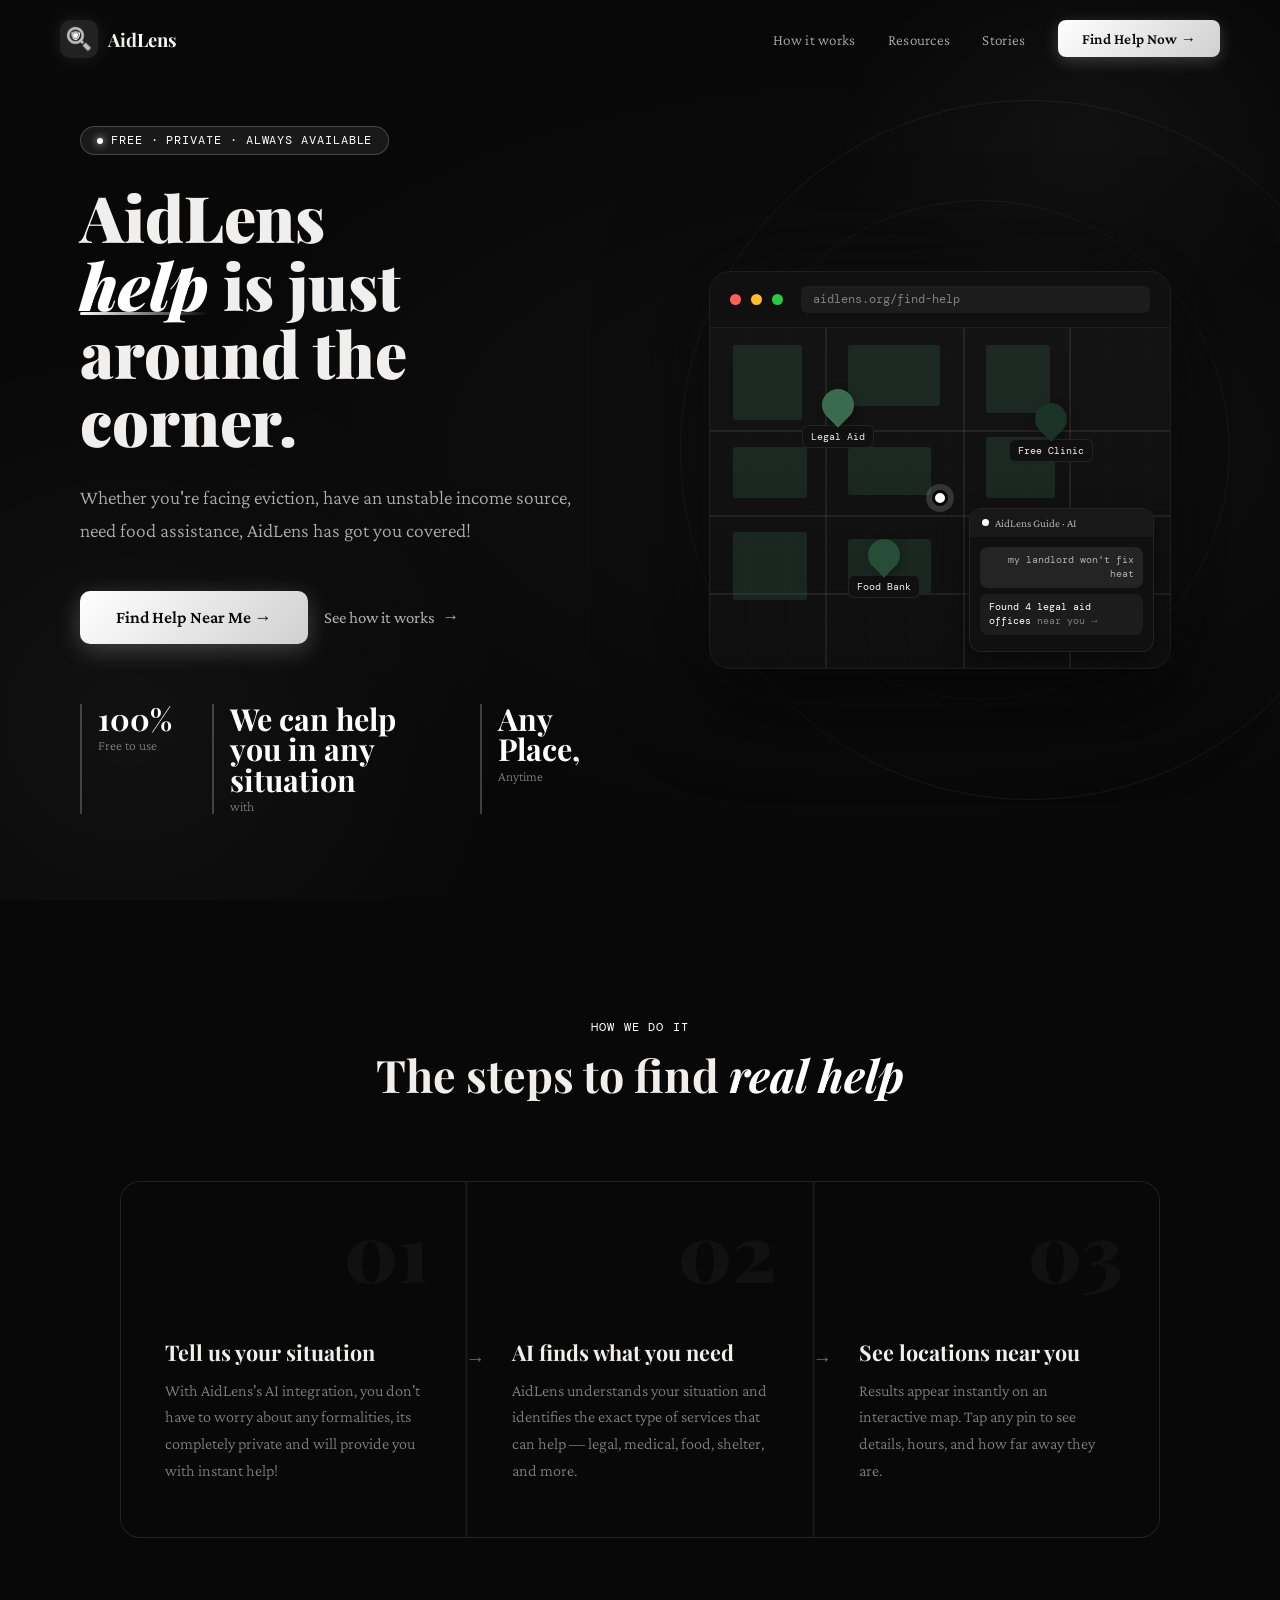
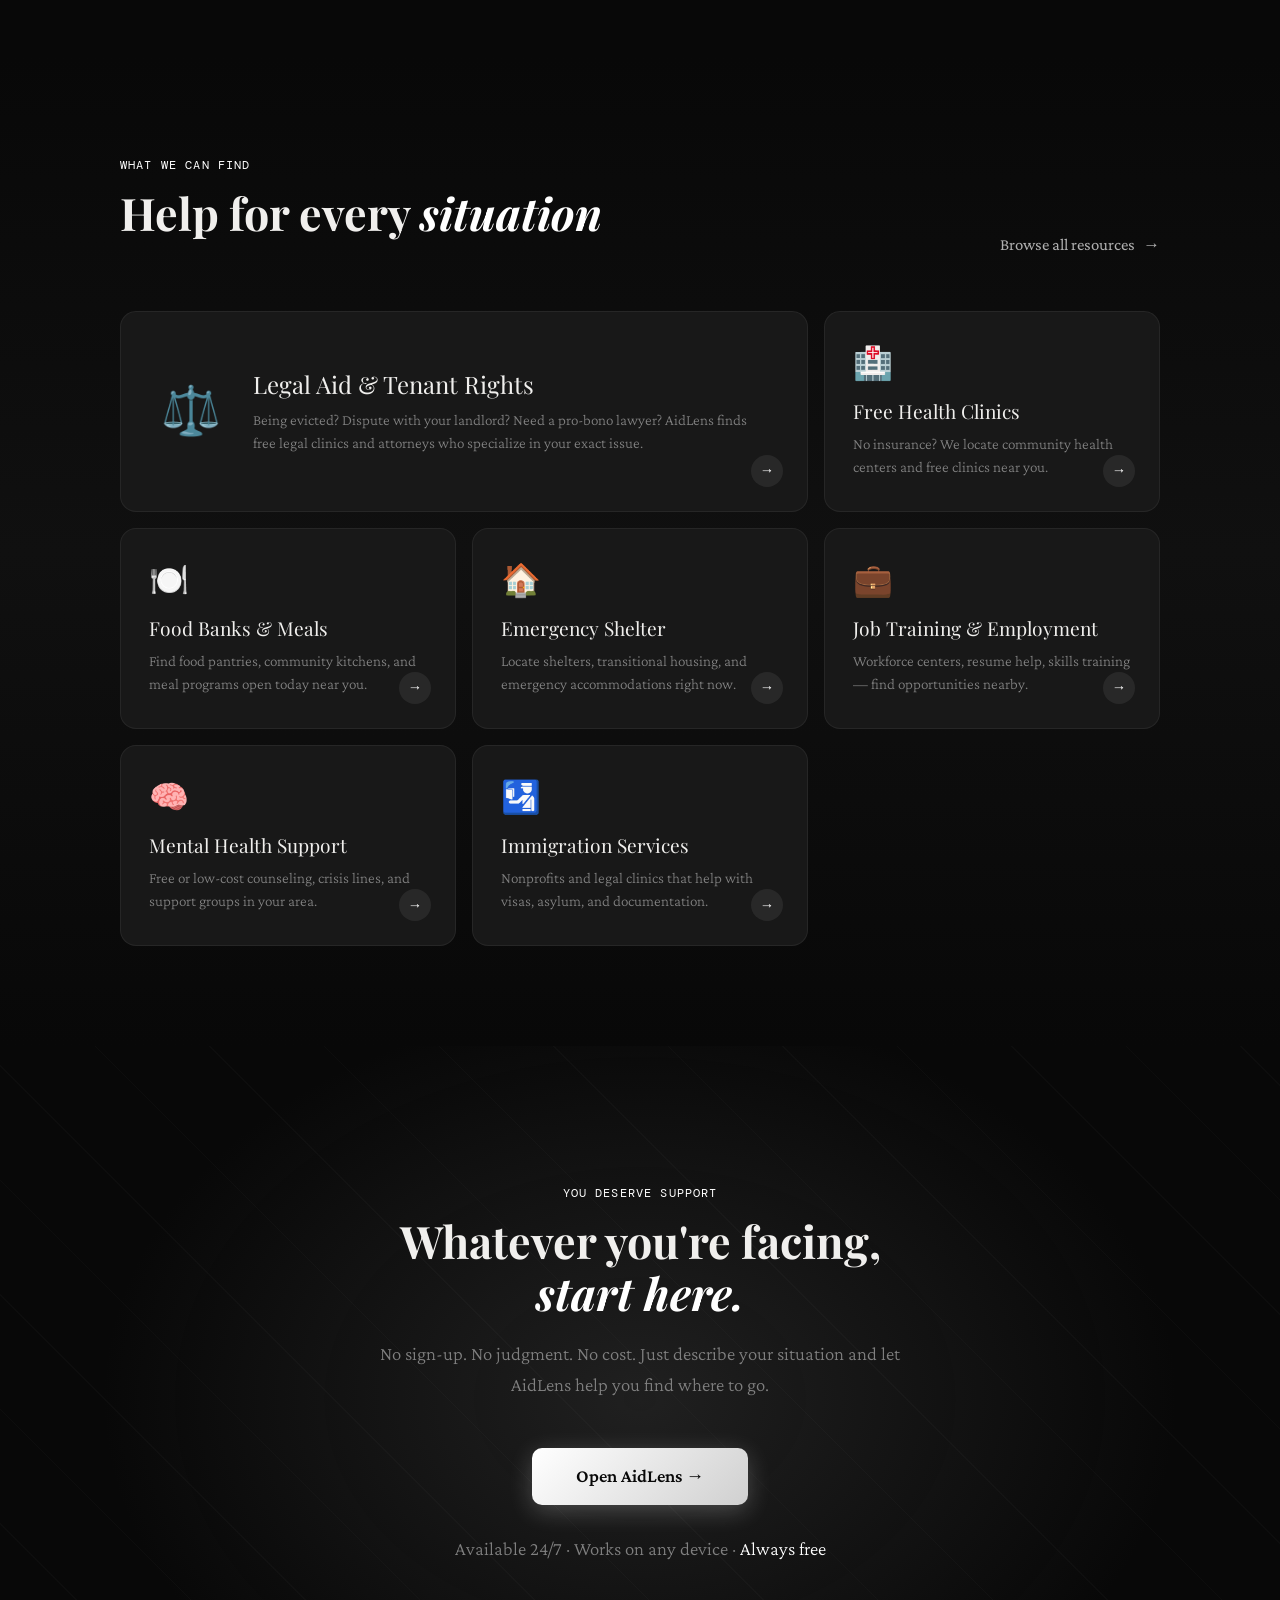
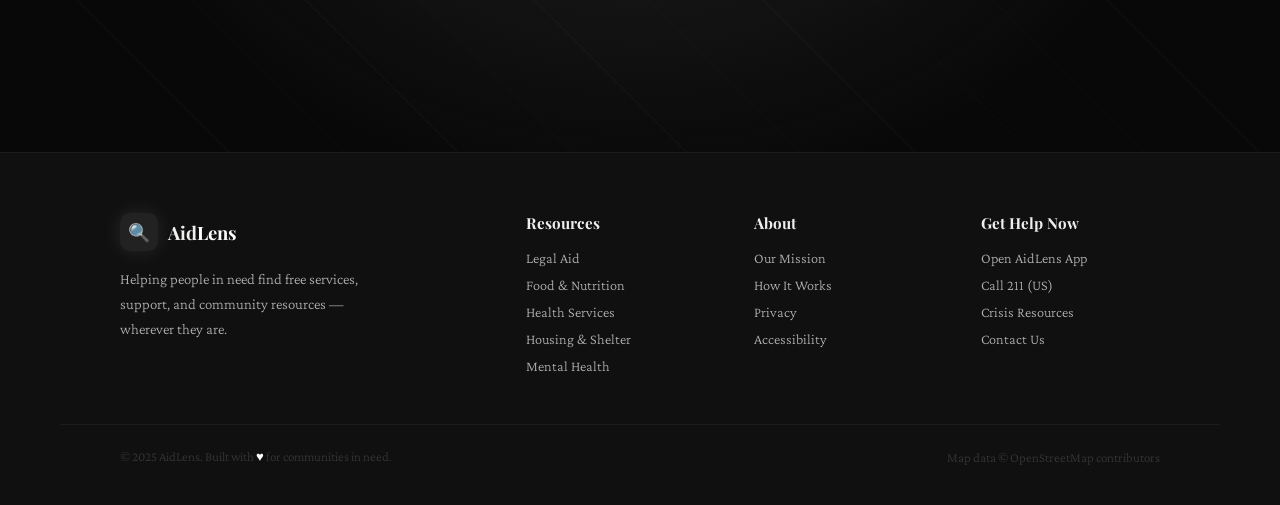
==== commit 99ce434b: "Upload all" ====
--- a/index.html
+++ b/index.html
@@ -14,7 +14,7 @@
   <!-- ── NAV ──────────────────────────────────────────────── -->
   <nav id="navbar">
     <a href="#" class="nav-logo">
-      <div class="nav-logo-mark"><img src="assets/aidlens.png" alt = "logo" height="30"></div>
+      <div class="nav-logo-mark"><img src="aidlens.png" alt = "logo" height="30"></div>
       <span class="nav-logo-text">Aid<em>Lens</em></span>
     </a>
     <ul class="nav-links">
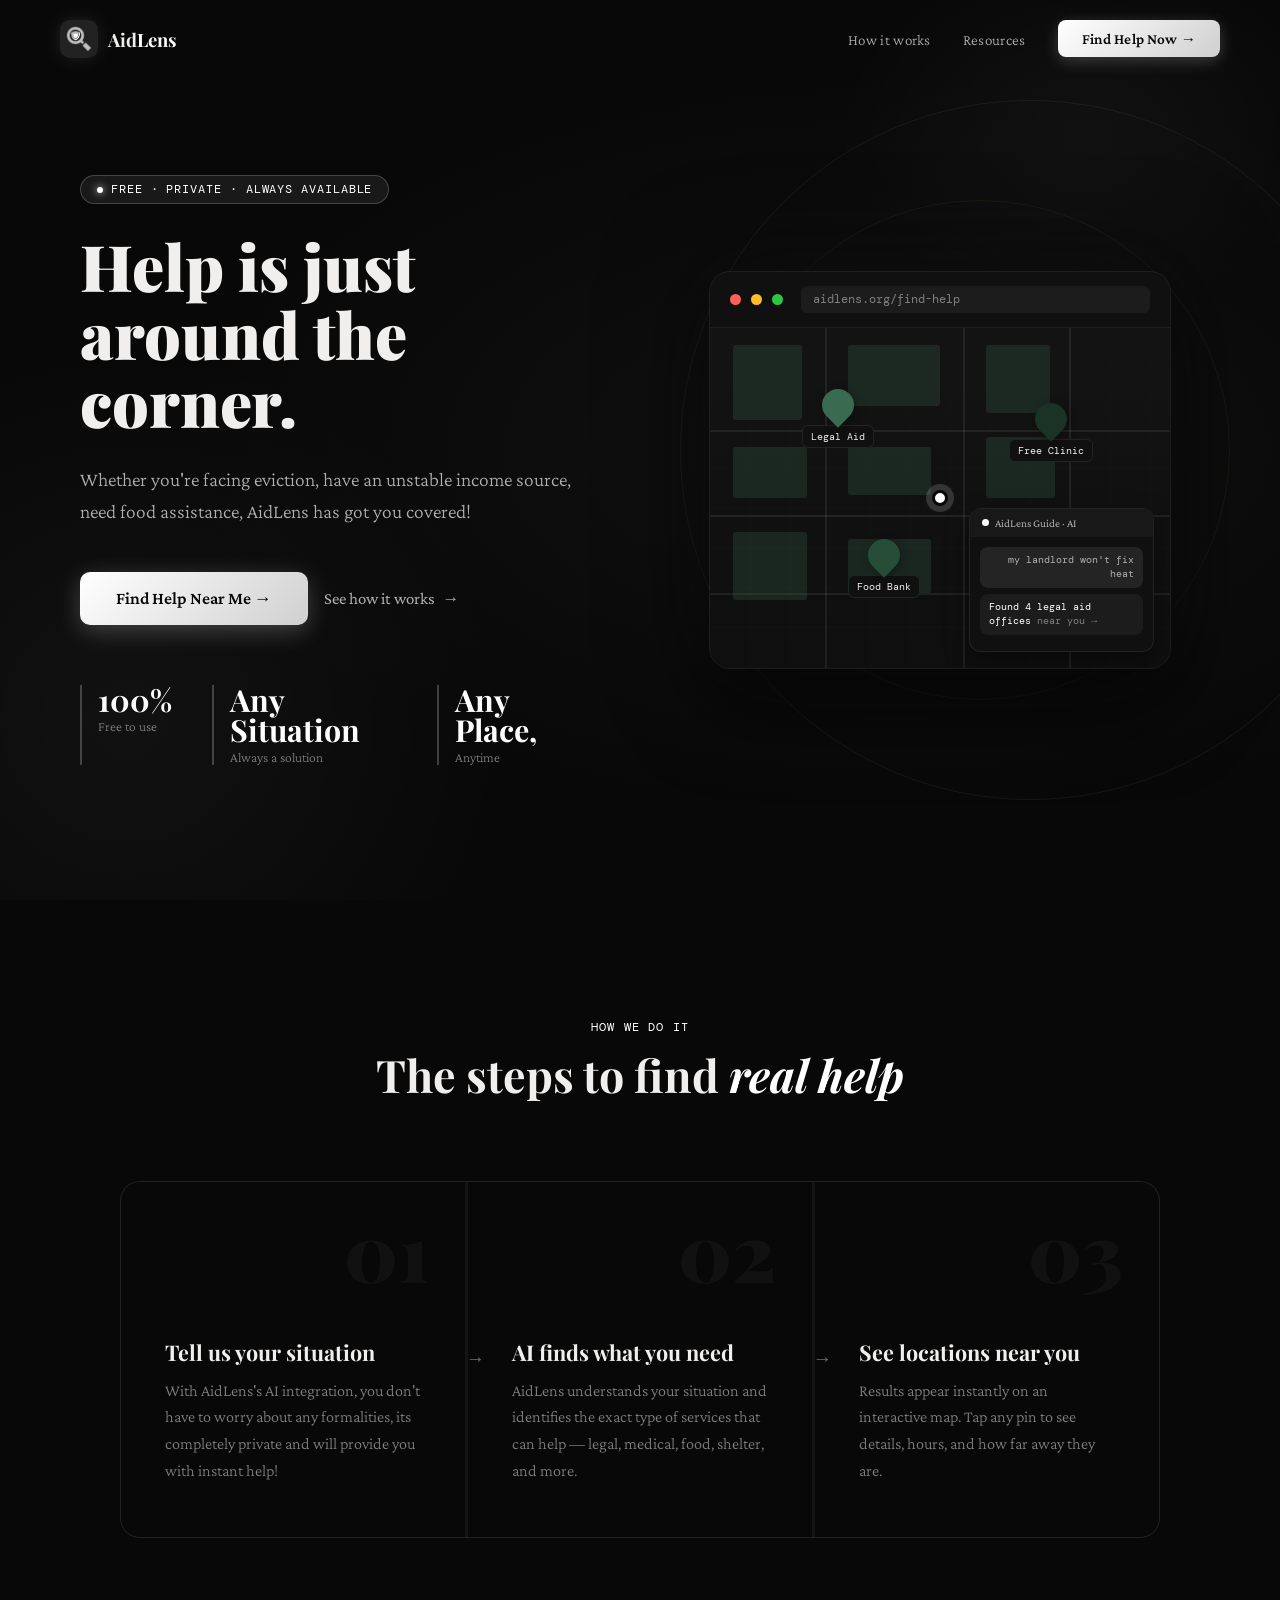
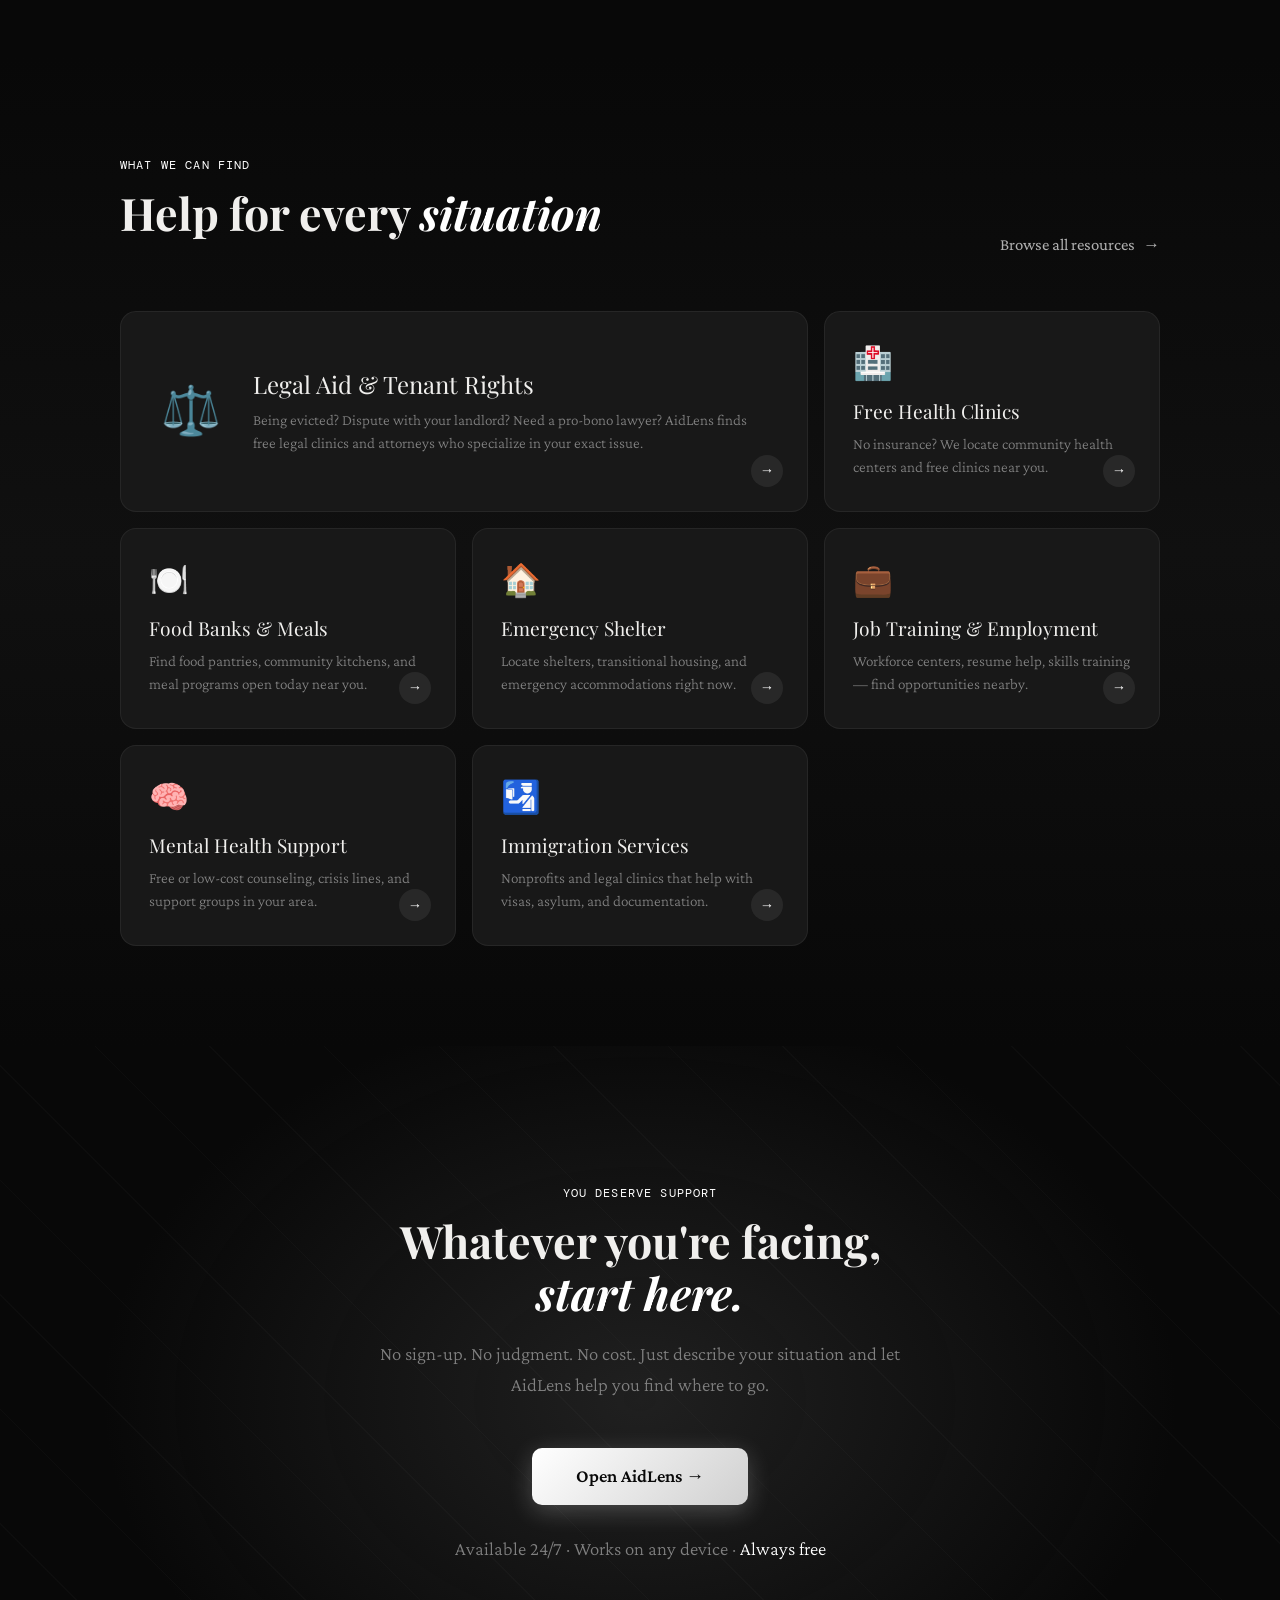
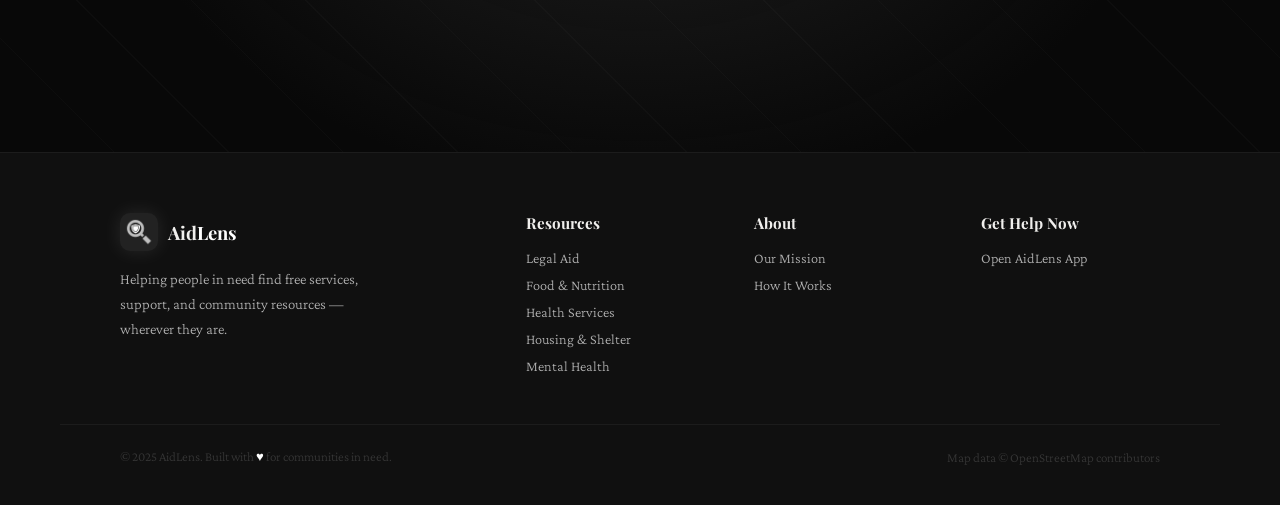
==== commit 9d74ff85: "Add files via upload" ====
--- a/index.html
+++ b/index.html
@@ -4,6 +4,7 @@
   <meta charset="UTF-8" />
   <meta name="viewport" content="width=device-width, initial-scale=1.0"/>
   <title>AidLens</title>
+  <link rel="icon" type="image/png" href="aidlens.png">
   <link rel="preconnect" href="https://fonts.googleapis.com"/>
   <link rel="preconnect" href="https://fonts.gstatic.com" crossorigin/>
   <link href="https://fonts.googleapis.com/css2?family=Playfair+Display:ital,wght@0,700;0,900;1,700&family=Crimson+Pro:ital,wght@0,300;0,400;0,600;1,300;1,400&family=DM+Mono:wght@400;500&display=swap" rel="stylesheet"/>
@@ -20,7 +21,6 @@
     <ul class="nav-links">
       <li><a href="#how">How it works</a></li>
       <li><a href="#categories">Resources</a></li>
-      <li><a href="#stories">Stories</a></li>
       <li><a href="app.html" class="nav-cta">Find Help Now →</a></li>
     </ul>
   </nav>
@@ -35,7 +35,7 @@
     <div class="hero-left">
       <div class="hero-eyebrow">Free · Private · Always Available</div>
       <h1>
-        AidLens <br><span class="highlight">help</span> is just around the corner.
+        Help is just <br><span class="highlight"></span>around</span> the corner.
       </h1>
       <p class="hero-desc">
         Whether you're facing eviction, have an unstable income source, need food assistance, AidLens has got you covered!
@@ -50,8 +50,8 @@
           <div class="stat-label">Free to use</div>
         </div>
         <div class="stat">
-          <div class="stat-num">We can help you in any situation</div>
-          <div class="stat-label">with</div>
+          <div class="stat-num">Any Situation</div>
+          <div class="stat-label">Always a solution</div>
         </div>
         <div class="stat">
           <div class="stat-num">Any Place,</div>
@@ -98,7 +98,7 @@
           </div>
           <div class="mock-pin mock-pin-4">
             <div class="mock-pin-head pin-fern"><span></span></div>
-            <div class="mock-pin-label">Shelter</div>
+            <div class="mock-pin-label">Homeless Shelter</div>
           </div>
           <div class="mock-chat">
             <div class="mock-chat-header">
@@ -223,7 +223,7 @@
     <div class="footer-inner">
       <div class="footer-brand">
         <a href="#" class="nav-logo">
-          <div class="nav-logo-mark">🔍</div>
+          <div class="nav-logo-mark"><img src = "aidlens.png" height="30" ></img></div>
           <span class="nav-logo-text">Aid<em>Lens</em></span>
         </a>
         <p>Helping people in need find free services, support, and community resources — wherever they are.</p>
@@ -243,17 +243,12 @@
         <ul>
           <li><a href="#">Our Mission</a></li>
           <li><a href="#how">How It Works</a></li>
-          <li><a href="#">Privacy</a></li>
-          <li><a href="#">Accessibility</a></li>
         </ul>
       </div>
       <div class="footer-col">
         <h4>Get Help Now</h4>
         <ul>
           <li><a href="app.html">Open AidLens App</a></li>
-          <li><a href="#">Call 211 (US)</a></li>
-          <li><a href="#">Crisis Resources</a></li>
-          <li><a href="#">Contact Us</a></li>
         </ul>
       </div>
     </div>
